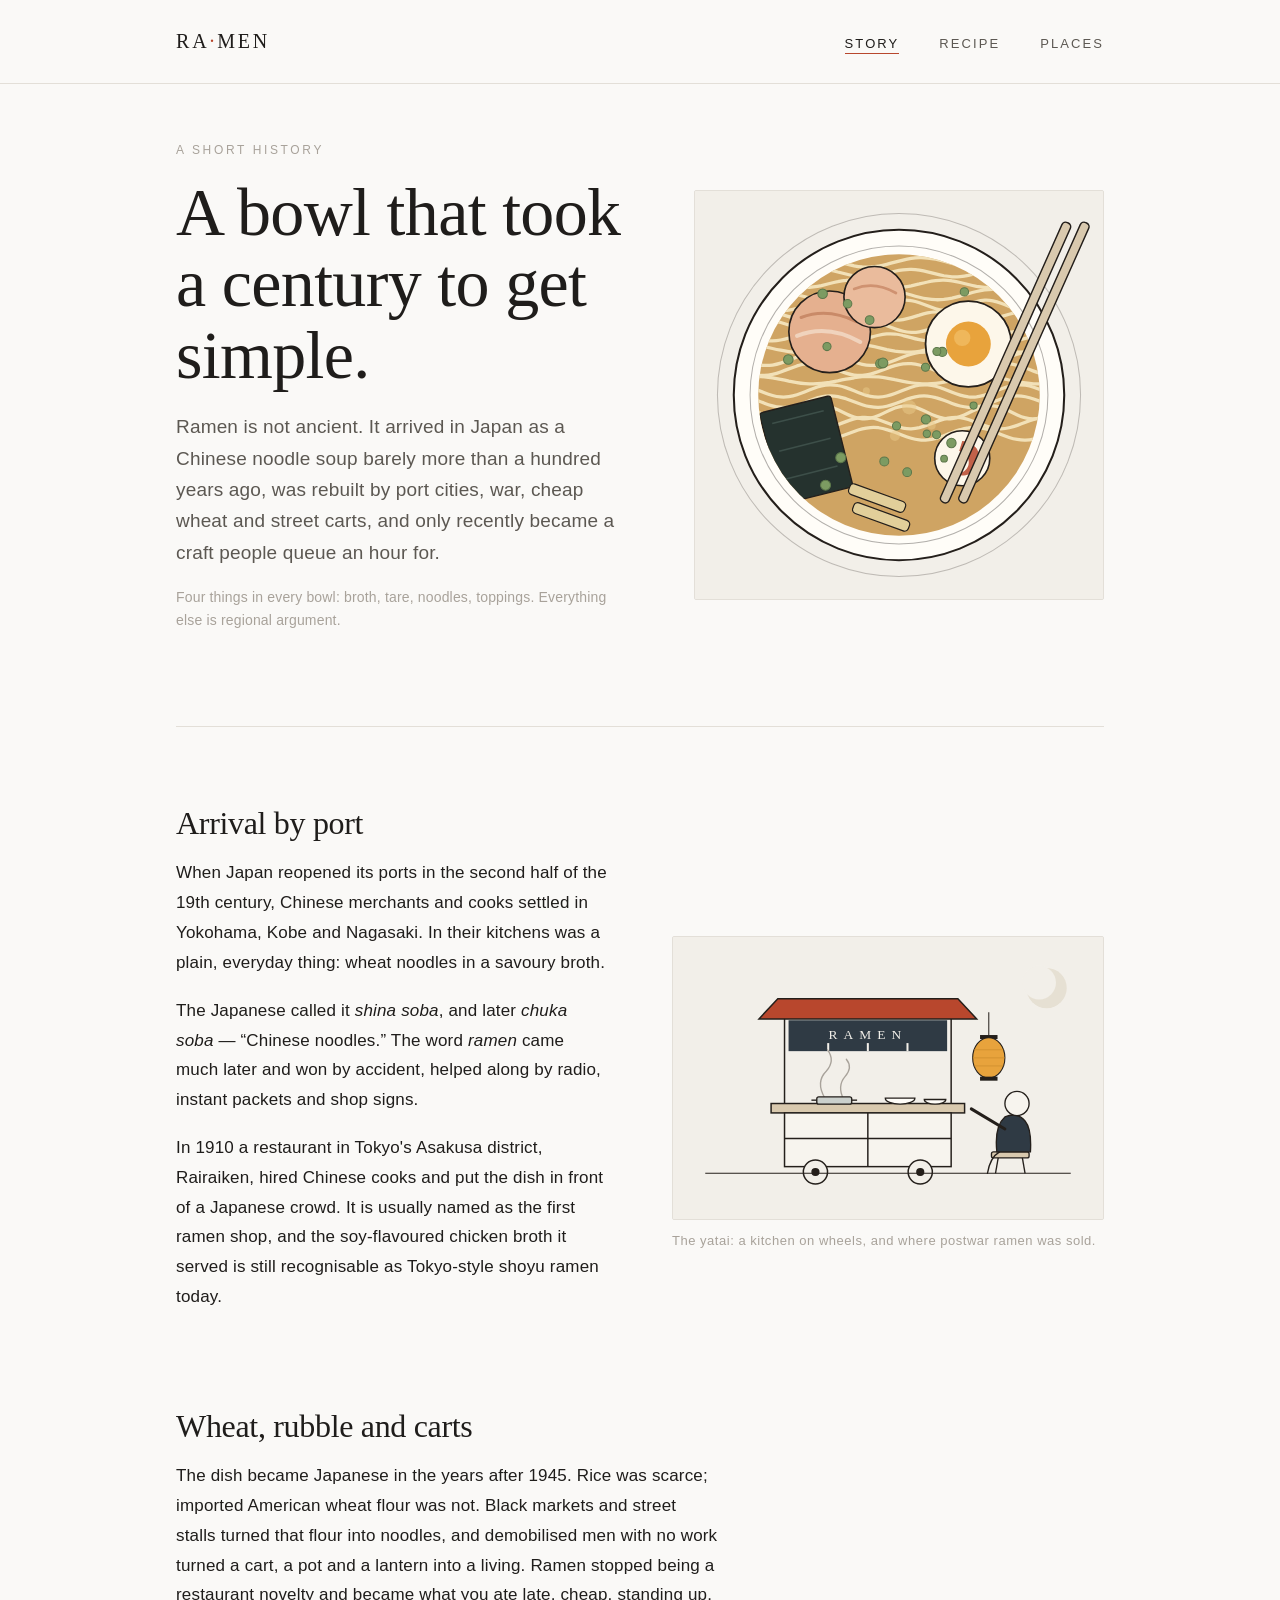
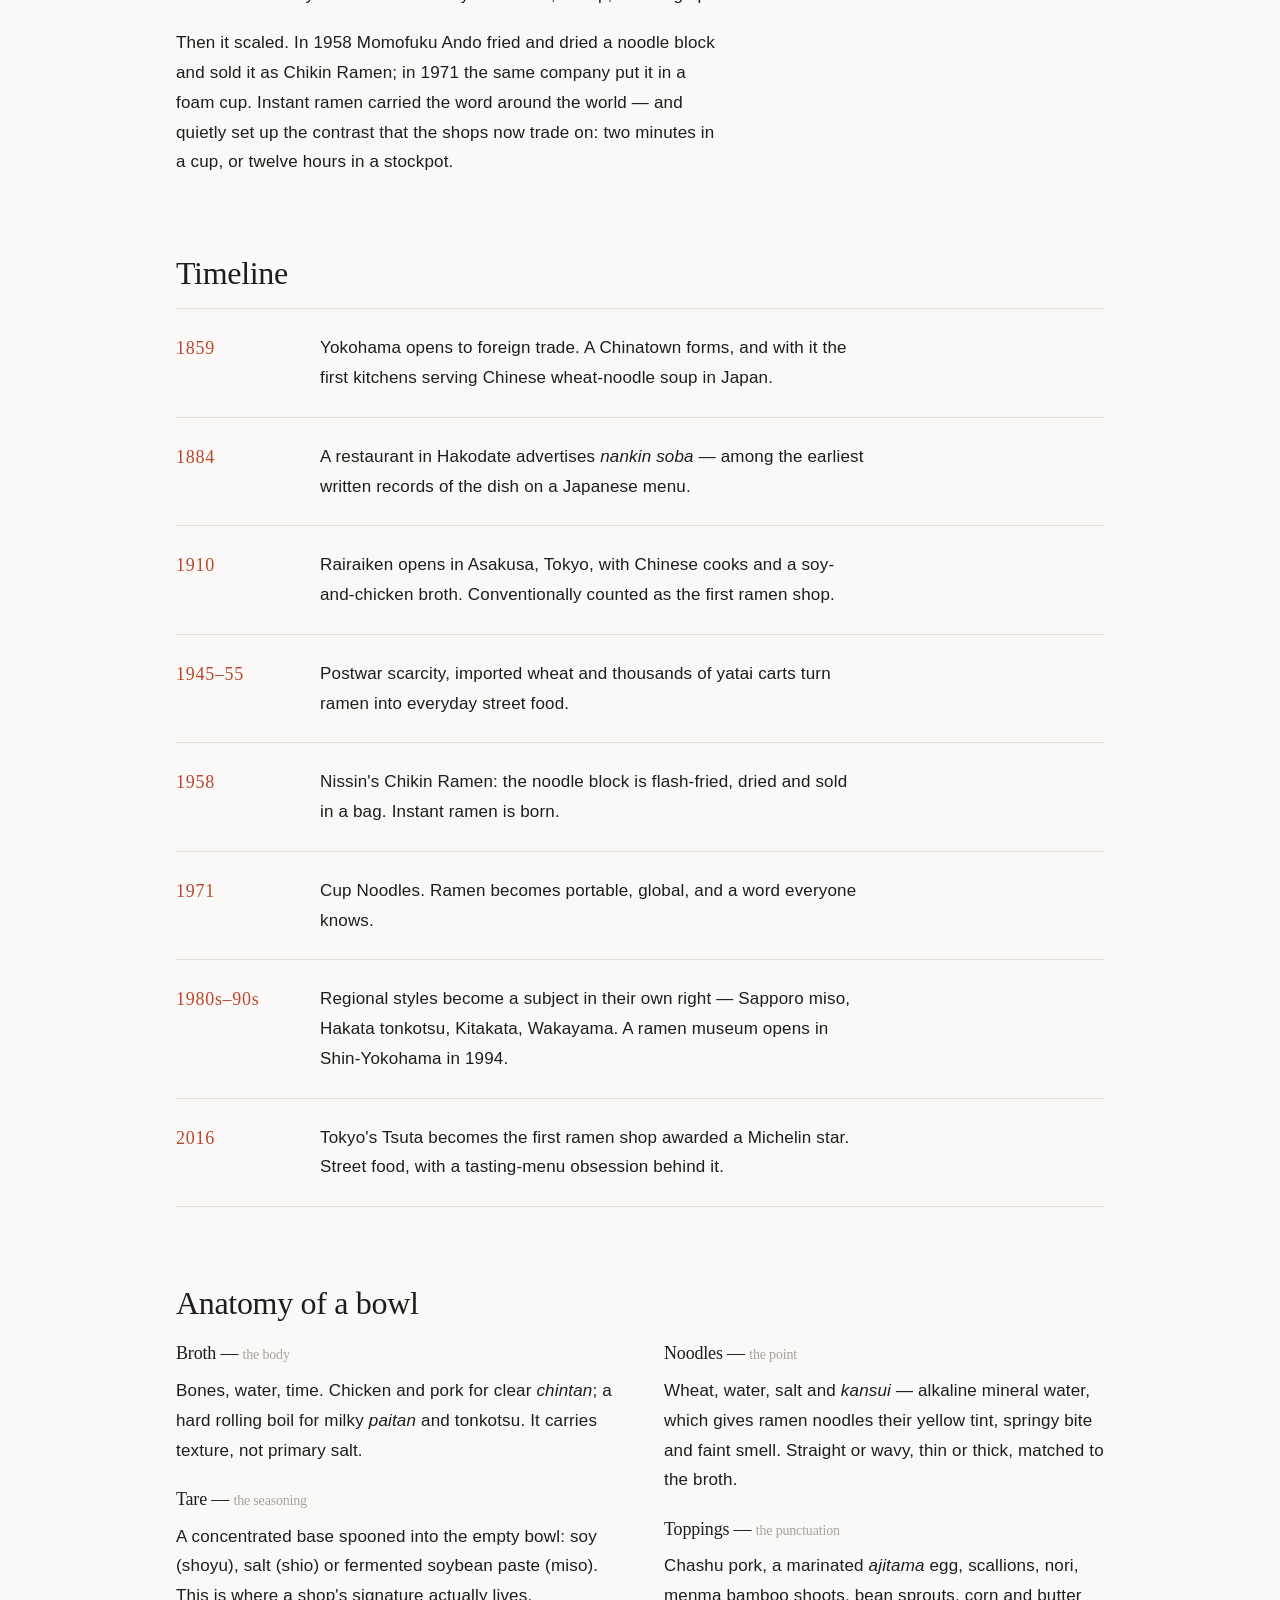
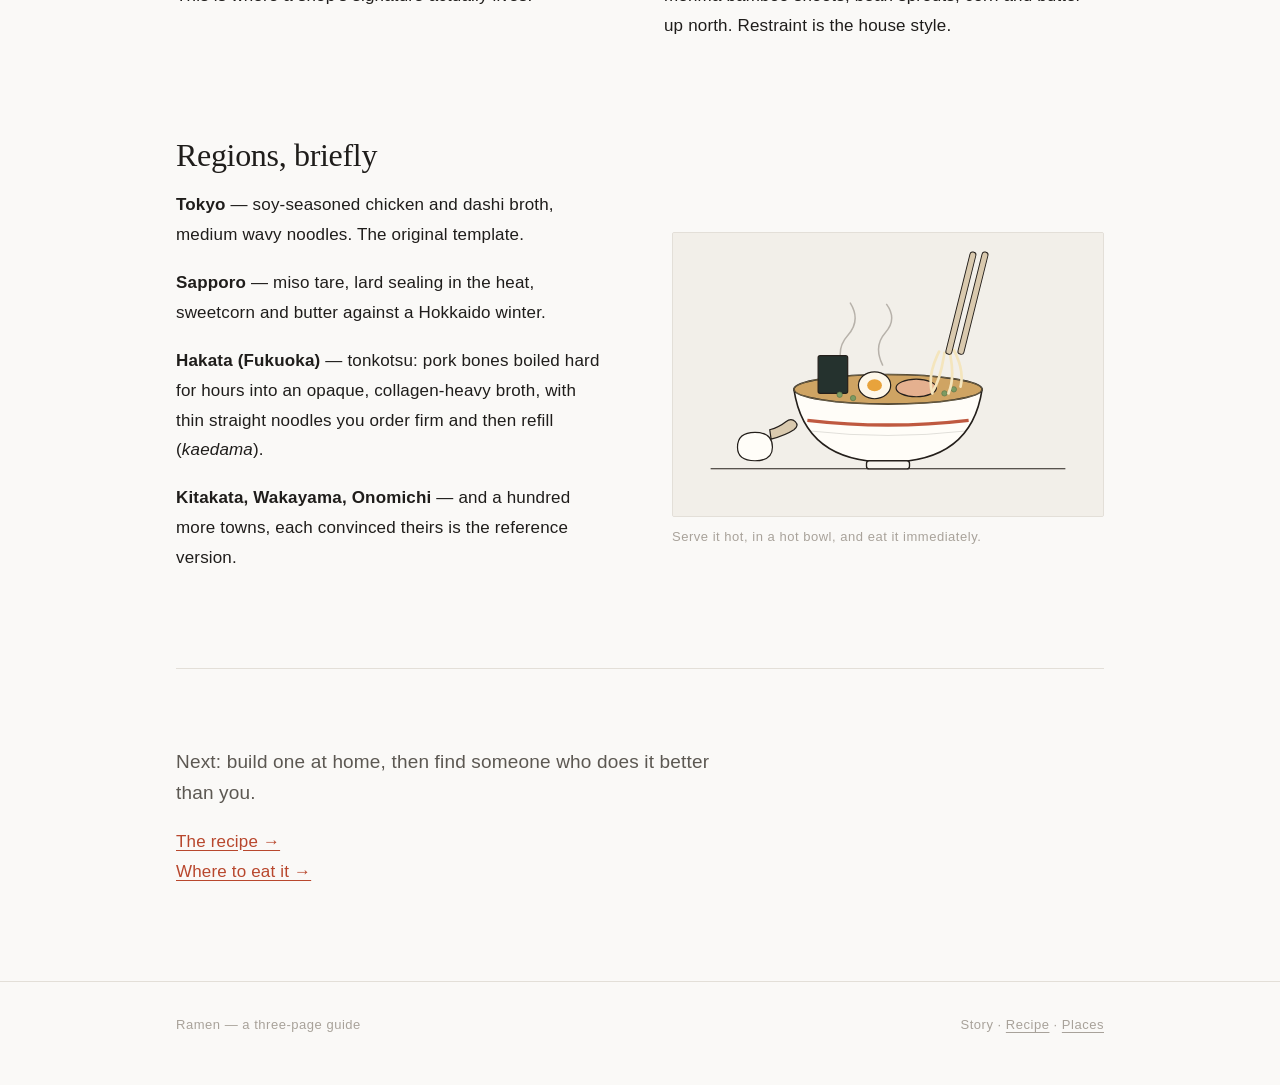
==== index.html @ 358509d7 "Add three-page minimalist ramen site A static site in English, three pages sharing one stylesheet:  " ====
<!DOCTYPE html>
<html lang="en">
<head>
<meta charset="utf-8">
<meta name="viewport" content="width=device-width, initial-scale=1">
<title>Ramen — A Short History</title>
<meta name="description" content="How a Chinese noodle soup became Japan's most obsessed-over dish: a short, minimal history of ramen.">
<link rel="icon" href="images/bowl-top.svg" type="image/svg+xml">
<link rel="stylesheet" href="styles.css">
</head>
<body>

<header class="site-head">
  <div class="wrap">
    <a class="logo" href="index.html">Ra<span>·</span>men</a>
    <nav aria-label="Main">
      <ul>
        <li><a href="index.html" aria-current="page">Story</a></li>
        <li><a href="recipe.html">Recipe</a></li>
        <li><a href="places.html">Places</a></li>
      </ul>
    </nav>
  </div>
</header>

<main>
  <div class="wrap">

    <section class="hero" style="margin-top:0">
      <div>
        <p class="eyebrow">A short history</p>
        <h1>A bowl that took a century to get simple.</h1>
        <p class="lead">Ramen is not ancient. It arrived in Japan as a Chinese noodle soup barely more than a hundred years ago, was rebuilt by port cities, war, cheap wheat and street carts, and only recently became a craft people queue an hour for.</p>
        <p class="note">Four things in every bowl: broth, tare, noodles, toppings. Everything else is regional argument.</p>
      </div>
      <figure class="hero-art">
        <div class="frame"><img src="images/bowl-top.svg" alt="A bowl of ramen seen from above, with noodles, marinated egg, chashu pork, nori and scallions." width="400" height="400"></div>
      </figure>
    </section>

    <hr class="rule">

    <section>
      <h2>Arrival by port</h2>
      <div class="split">
        <div>
          <p>When Japan reopened its ports in the second half of the 19th century, Chinese merchants and cooks settled in Yokohama, Kobe and Nagasaki. In their kitchens was a plain, everyday thing: wheat noodles in a savoury broth.</p>
          <p>The Japanese called it <em>shina soba</em>, and later <em>chuka soba</em> — “Chinese noodles.” The word <em>ramen</em> came much later and won by accident, helped along by radio, instant packets and shop signs.</p>
          <p>In 1910 a restaurant in Tokyo's Asakusa district, Rairaiken, hired Chinese cooks and put the dish in front of a Japanese crowd. It is usually named as the first ramen shop, and the soy-flavoured chicken broth it served is still recognisable as Tokyo-style shoyu ramen today.</p>
        </div>
        <figure>
          <div class="frame"><img src="images/yatai.svg" alt="A yatai — a mobile ramen cart with a paper lantern and a customer eating at the counter." width="640" height="420"></div>
          <figcaption>The yatai: a kitchen on wheels, and where postwar ramen was sold.</figcaption>
        </figure>
      </div>
    </section>

    <section>
      <h2>Wheat, rubble and carts</h2>
      <p>The dish became Japanese in the years after 1945. Rice was scarce; imported American wheat flour was not. Black markets and street stalls turned that flour into noodles, and demobilised men with no work turned a cart, a pot and a lantern into a living. Ramen stopped being a restaurant novelty and became what you ate late, cheap, standing up.</p>
      <p>Then it scaled. In 1958 Momofuku Ando fried and dried a noodle block and sold it as Chikin Ramen; in 1971 the same company put it in a foam cup. Instant ramen carried the word around the world — and quietly set up the contrast that the shops now trade on: two minutes in a cup, or twelve hours in a stockpot.</p>
    </section>

    <section>
      <h2>Timeline</h2>
      <ol class="timeline">
        <li><span class="year">1859</span><p>Yokohama opens to foreign trade. A Chinatown forms, and with it the first kitchens serving Chinese wheat-noodle soup in Japan.</p></li>
        <li><span class="year">1884</span><p>A restaurant in Hakodate advertises <em>nankin soba</em> — among the earliest written records of the dish on a Japanese menu.</p></li>
        <li><span class="year">1910</span><p>Rairaiken opens in Asakusa, Tokyo, with Chinese cooks and a soy-and-chicken broth. Conventionally counted as the first ramen shop.</p></li>
        <li><span class="year">1945–55</span><p>Postwar scarcity, imported wheat and thousands of yatai carts turn ramen into everyday street food.</p></li>
        <li><span class="year">1958</span><p>Nissin's Chikin Ramen: the noodle block is flash-fried, dried and sold in a bag. Instant ramen is born.</p></li>
        <li><span class="year">1971</span><p>Cup Noodles. Ramen becomes portable, global, and a word everyone knows.</p></li>
        <li><span class="year">1980s–90s</span><p>Regional styles become a subject in their own right — Sapporo miso, Hakata tonkotsu, Kitakata, Wakayama. A ramen museum opens in Shin-Yokohama in 1994.</p></li>
        <li><span class="year">2016</span><p>Tokyo's Tsuta becomes the first ramen shop awarded a Michelin star. Street food, with a tasting-menu obsession behind it.</p></li>
      </ol>
    </section>

    <section>
      <h2>Anatomy of a bowl</h2>
      <div class="cols-2">
        <div>
          <h3>Broth — <span class="note">the body</span></h3>
          <p>Bones, water, time. Chicken and pork for clear <em>chintan</em>; a hard rolling boil for milky <em>paitan</em> and tonkotsu. It carries texture, not primary salt.</p>
          <h3>Tare — <span class="note">the seasoning</span></h3>
          <p>A concentrated base spooned into the empty bowl: soy (shoyu), salt (shio) or fermented soybean paste (miso). This is where a shop's signature actually lives.</p>
        </div>
        <div>
          <h3>Noodles — <span class="note">the point</span></h3>
          <p>Wheat, water, salt and <em>kansui</em> — alkaline mineral water, which gives ramen noodles their yellow tint, springy bite and faint smell. Straight or wavy, thin or thick, matched to the broth.</p>
          <h3>Toppings — <span class="note">the punctuation</span></h3>
          <p>Chashu pork, a marinated <em>ajitama</em> egg, scallions, nori, menma bamboo shoots, bean sprouts, corn and butter up north. Restraint is the house style.</p>
        </div>
      </div>
    </section>

    <section>
      <h2>Regions, briefly</h2>
      <div class="split reverse">
        <figure>
          <div class="frame"><img src="images/bowl-side.svg" alt="A steaming bowl of ramen in side view, with chopsticks lifting a tangle of noodles." width="640" height="420"></div>
          <figcaption>Serve it hot, in a hot bowl, and eat it immediately.</figcaption>
        </figure>
        <div>
          <p><strong>Tokyo</strong> — soy-seasoned chicken and dashi broth, medium wavy noodles. The original template.</p>
          <p><strong>Sapporo</strong> — miso tare, lard sealing in the heat, sweetcorn and butter against a Hokkaido winter.</p>
          <p><strong>Hakata (Fukuoka)</strong> — tonkotsu: pork bones boiled hard for hours into an opaque, collagen-heavy broth, with thin straight noodles you order firm and then refill (<em>kaedama</em>).</p>
          <p><strong>Kitakata, Wakayama, Onomichi</strong> — and a hundred more towns, each convinced theirs is the reference version.</p>
        </div>
      </div>
    </section>

    <hr class="rule">

    <section>
      <p class="lead">Next: build one at home, then find someone who does it better than you.</p>
      <p><a href="recipe.html">The recipe →</a><br><a href="places.html">Where to eat it →</a></p>
    </section>

  </div>
</main>

<footer class="site-foot">
  <div class="wrap">
    <span>Ramen — a three-page guide</span>
    <span>Story · <a href="recipe.html">Recipe</a> · <a href="places.html">Places</a></span>
  </div>
</footer>

</body>
</html>
---- styles.css ----
/* ===========================================================
   Ramen — shared minimalist stylesheet
   =========================================================== */

:root {
  --paper:      #faf9f7;
  --paper-warm: #f2efe9;
  --ink:        #1f1d1b;
  --ink-soft:   #5c5852;
  --ink-faint:  #a8a29a;
  --rule:       #e3dfd8;
  --accent:     #b8472d;

  --serif: "Iowan Old Style", "Palatino Linotype", Palatino, Georgia, serif;
  --sans:  ui-sans-serif, -apple-system, "Segoe UI", Helvetica, Arial, sans-serif;

  --measure: 34rem;
  --page:    64rem;
  --gap:     clamp(2.5rem, 6vw, 5.5rem);
}

*, *::before, *::after { box-sizing: border-box; }

html { -webkit-text-size-adjust: 100%; }

body {
  margin: 0;
  background: var(--paper);
  color: var(--ink);
  font-family: var(--sans);
  font-size: 1.0625rem;
  line-height: 1.75;
  font-weight: 400;
  letter-spacing: 0.01em;
}

/* ---------- layout ---------- */

.wrap {
  width: 100%;
  max-width: var(--page);
  margin: 0 auto;
  padding: 0 clamp(1.25rem, 5vw, 3rem);
}

main { padding-bottom: var(--gap); }

section { margin-top: var(--gap); }

/* ---------- header / nav ---------- */

.site-head {
  border-bottom: 1px solid var(--rule);
  background: var(--paper);
}

.site-head .wrap {
  display: flex;
  flex-wrap: wrap;
  align-items: baseline;
  justify-content: space-between;
  gap: 0.75rem 2rem;
  padding-top: 1.5rem;
  padding-bottom: 1.5rem;
}

.logo {
  font-family: var(--serif);
  font-size: 1.25rem;
  letter-spacing: 0.14em;
  text-transform: uppercase;
  text-decoration: none;
  color: var(--ink);
}

.logo span { color: var(--accent); }

nav ul {
  display: flex;
  gap: clamp(1.25rem, 4vw, 2.5rem);
  margin: 0;
  padding: 0;
  list-style: none;
}

nav a {
  color: var(--ink-soft);
  text-decoration: none;
  font-size: 0.8125rem;
  letter-spacing: 0.16em;
  text-transform: uppercase;
  padding-bottom: 2px;
  border-bottom: 1px solid transparent;
  transition: color 0.2s ease, border-color 0.2s ease;
}

nav a:hover { color: var(--ink); border-bottom-color: var(--ink); }

nav a[aria-current="page"] { color: var(--ink); border-bottom-color: var(--accent); }

/* ---------- type ---------- */

h1, h2, h3 {
  font-family: var(--serif);
  font-weight: 400;
  letter-spacing: -0.01em;
  color: var(--ink);
}

h1 {
  font-size: clamp(2.5rem, 7vw, 4.25rem);
  line-height: 1.05;
  margin: 0 0 1.25rem;
}

h2 {
  font-size: clamp(1.5rem, 3.4vw, 2rem);
  line-height: 1.2;
  margin: 0 0 1rem;
}

h3 {
  font-size: 1.125rem;
  margin: 0 0 0.4rem;
}

p { margin: 0 0 1.15rem; max-width: var(--measure); }

a { color: var(--accent); text-underline-offset: 3px; }

.eyebrow {
  font-family: var(--sans);
  font-size: 0.75rem;
  letter-spacing: 0.22em;
  text-transform: uppercase;
  color: var(--ink-faint);
  margin: 0 0 1rem;
}

.lead {
  font-size: 1.1875rem;
  line-height: 1.65;
  color: var(--ink-soft);
}

.note {
  font-size: 0.875rem;
  color: var(--ink-faint);
  line-height: 1.6;
}

/* ---------- hero ---------- */

.hero {
  display: grid;
  grid-template-columns: 1.05fr 0.95fr;
  align-items: center;
  gap: clamp(2rem, 5vw, 4rem);
  padding: clamp(2rem, 5vw, 3.5rem) 0 0;
}

.hero-art { margin: 0; }

/* ---------- figures / images ---------- */

figure { margin: 0; }

img { display: block; width: 100%; height: auto; }

.frame {
  background: var(--paper-warm);
  border: 1px solid var(--rule);
  border-radius: 2px;
  overflow: hidden;
}

figcaption {
  margin-top: 0.6rem;
  font-size: 0.8125rem;
  letter-spacing: 0.04em;
  color: var(--ink-faint);
}

/* two-column text + image block */
.split {
  display: grid;
  grid-template-columns: 1fr 1fr;
  align-items: center;
  gap: clamp(2rem, 5vw, 4rem);
}

.split.reverse > :first-child { order: 2; }

/* ---------- rules & small type ---------- */

.rule { border: 0; border-top: 1px solid var(--rule); margin: var(--gap) 0 0; }

/* ---------- timeline (history page) ---------- */

.timeline { list-style: none; margin: 0; padding: 0; }

.timeline > li {
  display: grid;
  grid-template-columns: 6.5rem 1fr;
  gap: clamp(1rem, 4vw, 2.5rem);
  padding: 1.5rem 0;
  border-top: 1px solid var(--rule);
}

.timeline > li:last-child { border-bottom: 1px solid var(--rule); }

.timeline .year {
  font-family: var(--serif);
  font-size: 1.125rem;
  color: var(--accent);
  letter-spacing: 0.04em;
}

.timeline p { margin: 0; }

/* ---------- recipe ---------- */

.meta {
  display: flex;
  flex-wrap: wrap;
  gap: 0 clamp(1.5rem, 5vw, 3.5rem);
  margin: 0;
  padding: 1.25rem 0;
  border-top: 1px solid var(--rule);
  border-bottom: 1px solid var(--rule);
}

.meta div { min-width: 7rem; }

.meta dt {
  font-size: 0.6875rem;
  letter-spacing: 0.2em;
  text-transform: uppercase;
  color: var(--ink-faint);
}

.meta dd {
  margin: 0.25rem 0 0;
  font-family: var(--serif);
  font-size: 1.0625rem;
}

.cols-2 {
  display: grid;
  grid-template-columns: repeat(2, minmax(0, 1fr));
  gap: clamp(1.5rem, 4vw, 3rem);
}

.ingredients { list-style: none; margin: 0; padding: 0; }

.ingredients li {
  display: flex;
  justify-content: space-between;
  gap: 1rem;
  padding: 0.5rem 0;
  border-bottom: 1px solid var(--rule);
  font-size: 0.9375rem;
}

.ingredients .qty { color: var(--ink-faint); white-space: nowrap; }

.steps { list-style: none; margin: 0; padding: 0; counter-reset: step; }

.steps > li {
  counter-increment: step;
  position: relative;
  padding: 0 0 1.5rem 3.25rem;
  max-width: calc(var(--measure) + 3.25rem);
}

.steps > li::before {
  content: counter(step, decimal-leading-zero);
  position: absolute;
  left: 0;
  top: 0.15rem;
  font-family: var(--serif);
  font-size: 0.9375rem;
  color: var(--accent);
  letter-spacing: 0.08em;
}

.steps h3 { margin-bottom: 0.25rem; }

.steps p { margin: 0; }

/* ---------- places ---------- */

.places { list-style: none; margin: 0; padding: 0; }

.place {
  display: grid;
  grid-template-columns: 13rem 1fr;
  gap: clamp(1.5rem, 4vw, 3rem);
  padding: 2rem 0;
  border-top: 1px solid var(--rule);
}

.places .place:last-child { border-bottom: 1px solid var(--rule); }

.place-head {
  display: flex;
  flex-wrap: wrap;
  align-items: baseline;
  gap: 0.5rem 1rem;
  margin-bottom: 0.5rem;
}

.place-head h3 { margin: 0; }

.tag {
  font-size: 0.6875rem;
  letter-spacing: 0.16em;
  text-transform: uppercase;
  color: var(--ink-faint);
  border: 1px solid var(--rule);
  border-radius: 999px;
  padding: 0.15rem 0.6rem;
}

.place p { margin: 0 0 0.6rem; }

/* ---------- footer ---------- */

.site-foot {
  border-top: 1px solid var(--rule);
  padding: 2rem 0 3rem;
  color: var(--ink-faint);
  font-size: 0.8125rem;
  letter-spacing: 0.04em;
}

.site-foot .wrap {
  display: flex;
  flex-wrap: wrap;
  justify-content: space-between;
  gap: 0.5rem 2rem;
}

.site-foot a { color: var(--ink-faint); }

/* ---------- responsive ---------- */

@media (max-width: 720px) {
  .hero,
  .split,
  .cols-2 { grid-template-columns: 1fr; }

  .hero { padding-top: 2.5rem; }

  .split.reverse > :first-child { order: 0; }

  .timeline > li,
  .place { grid-template-columns: 1fr; gap: 1rem; }

  .site-head .wrap { padding-top: 1.1rem; padding-bottom: 1.1rem; }
}

/* ---------- dark mode ---------- */

@media (prefers-color-scheme: dark) {
  :root:not([data-theme="light"]) {
    --paper:      #161513;
    --paper-warm: #1e1d1a;
    --ink:        #f2efe9;
    --ink-soft:   #b7b1a7;
    --ink-faint:  #7d776e;
    --rule:       #302e2a;
    --accent:     #e0745a;
  }
}

:root[data-theme="dark"] {
  --paper:      #161513;
  --paper-warm: #1e1d1a;
  --ink:        #f2efe9;
  --ink-soft:   #b7b1a7;
  --ink-faint:  #7d776e;
  --rule:       #302e2a;
  --accent:     #e0745a;
}

@media print {
  .site-head nav, .site-foot { display: none; }
  body { background: #fff; color: #000; }
}
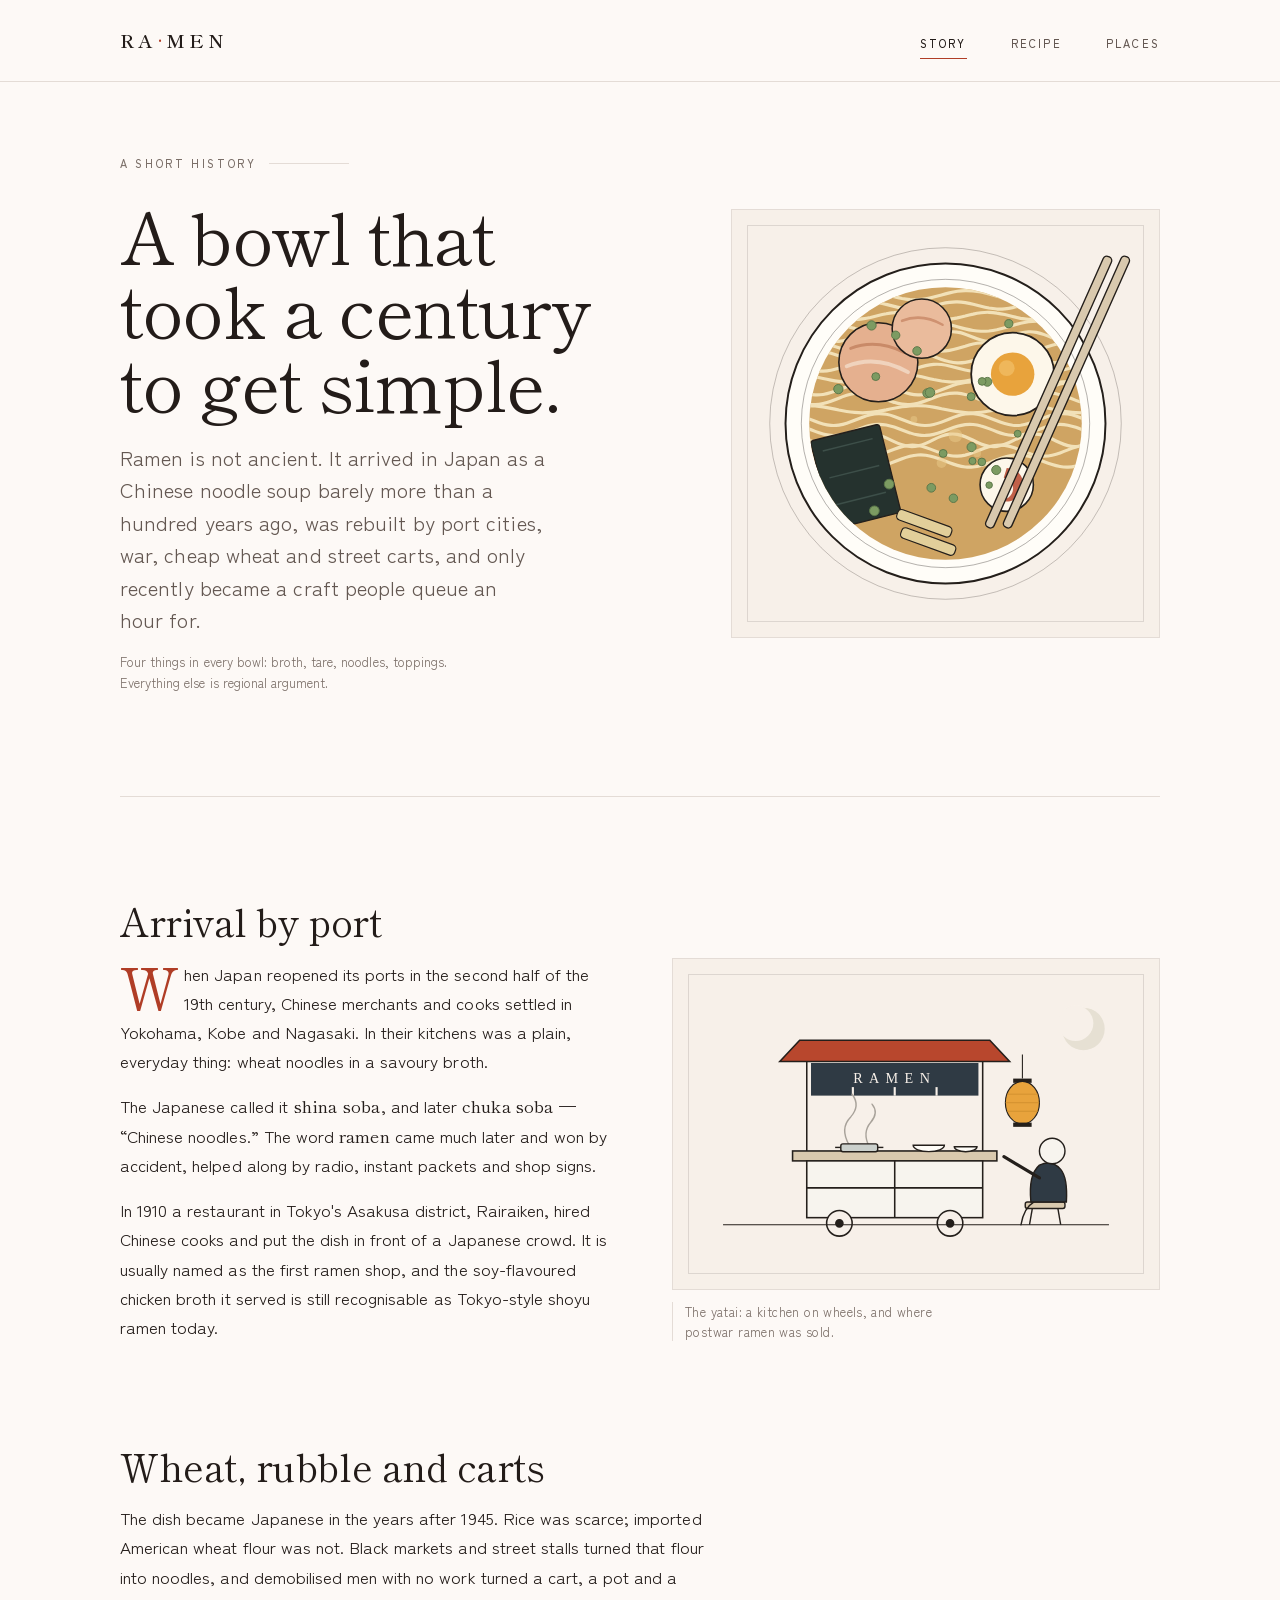
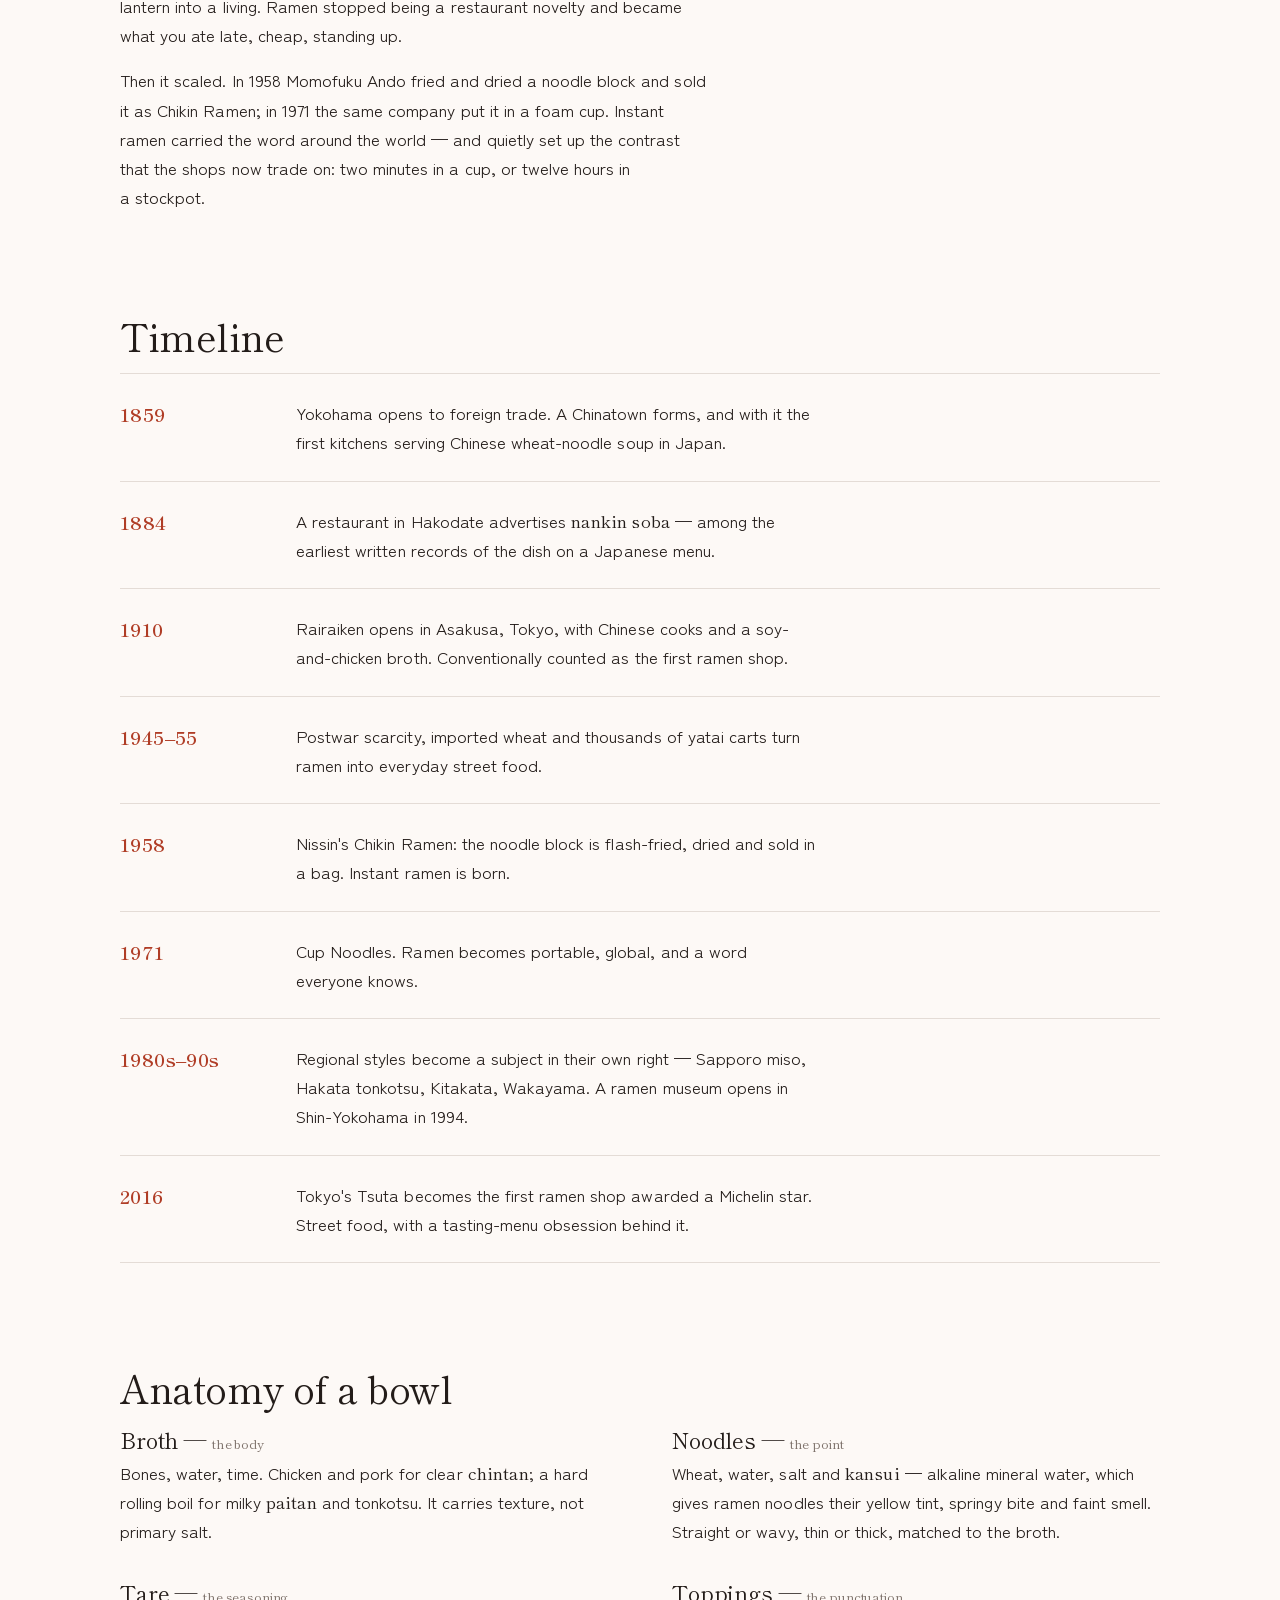
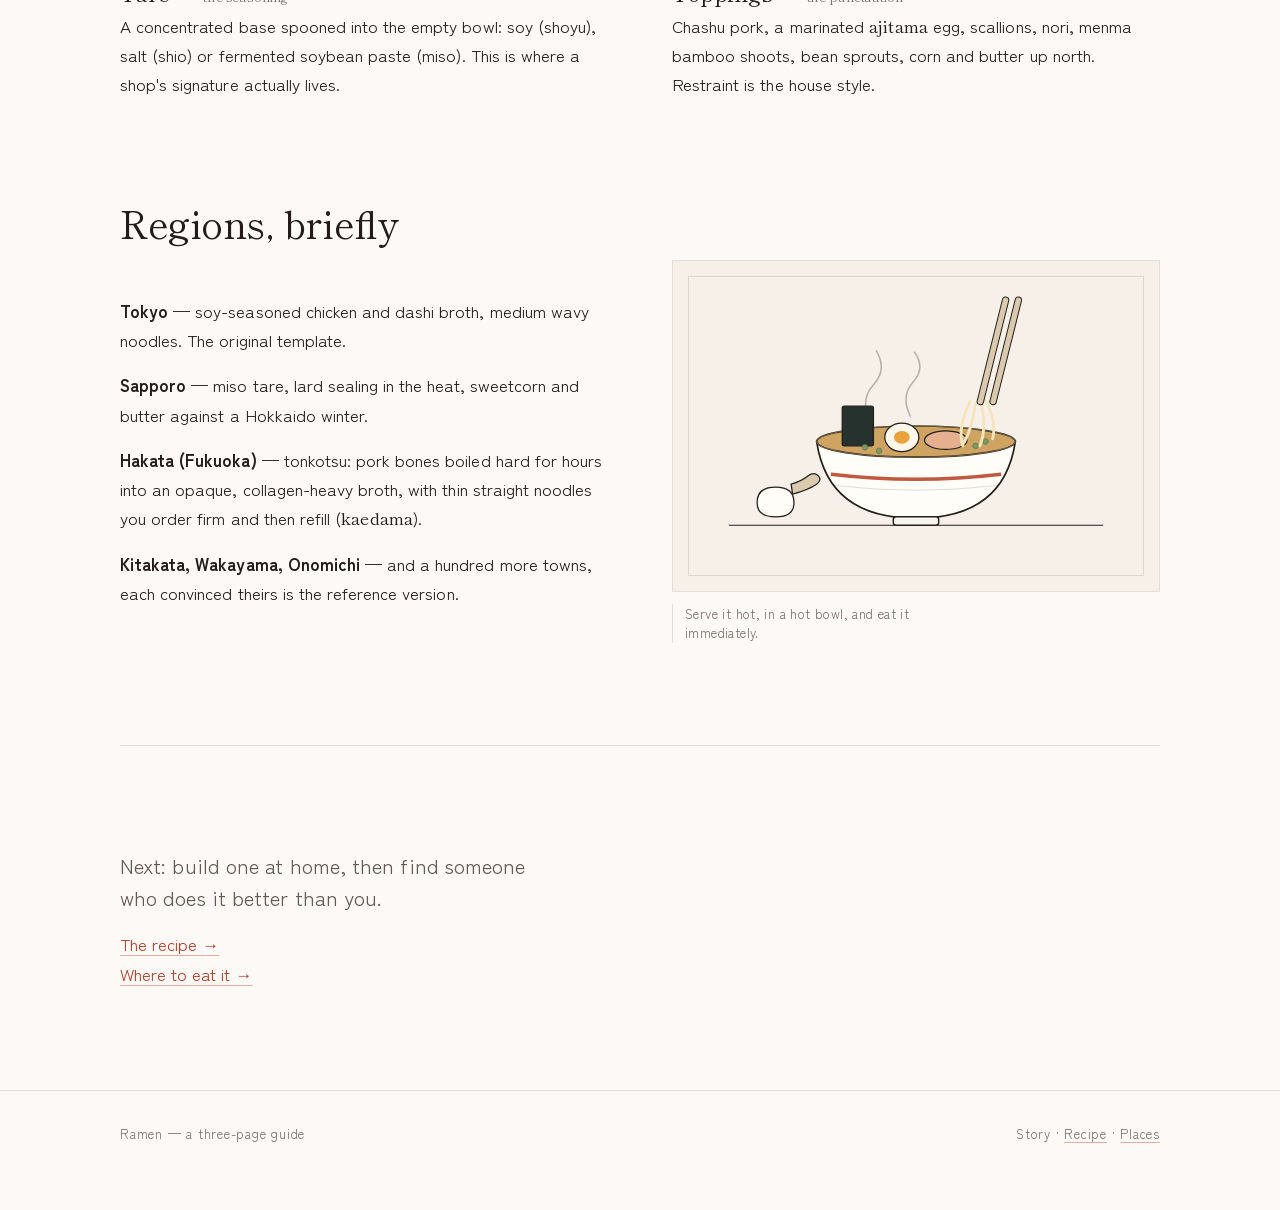
==== commit 210acce4: "Refine the visual design: type, colour, spacing, detail Same layout and content, raised to a print-e" ====
--- a/index.html
+++ b/index.html
@@ -6,6 +6,9 @@
 <title>Ramen — A Short History</title>
 <meta name="description" content="How a Chinese noodle soup became Japan's most obsessed-over dish: a short, minimal history of ramen.">
 <link rel="icon" href="images/bowl-top.svg" type="image/svg+xml">
+<meta name="theme-color" content="#fdf9f6" media="(prefers-color-scheme: light)">
+<meta name="theme-color" content="#17110f" media="(prefers-color-scheme: dark)">
+<link rel="stylesheet" href="fonts.css">
 <link rel="stylesheet" href="styles.css">
 </head>
 <body>
@@ -26,7 +29,7 @@
 <main>
   <div class="wrap">
 
-    <section class="hero" style="margin-top:0">
+    <section class="hero">
       <div>
         <p class="eyebrow">A short history</p>
         <h1>A bowl that took a century to get simple.</h1>
@@ -44,7 +47,7 @@
       <h2>Arrival by port</h2>
       <div class="split">
         <div>
-          <p>When Japan reopened its ports in the second half of the 19th century, Chinese merchants and cooks settled in Yokohama, Kobe and Nagasaki. In their kitchens was a plain, everyday thing: wheat noodles in a savoury broth.</p>
+          <p class="dropcap">When Japan reopened its ports in the second half of the 19th century, Chinese merchants and cooks settled in Yokohama, Kobe and Nagasaki. In their kitchens was a plain, everyday thing: wheat noodles in a savoury broth.</p>
           <p>The Japanese called it <em>shina soba</em>, and later <em>chuka soba</em> — “Chinese noodles.” The word <em>ramen</em> came much later and won by accident, helped along by radio, instant packets and shop signs.</p>
           <p>In 1910 a restaurant in Tokyo's Asakusa district, Rairaiken, hired Chinese cooks and put the dish in front of a Japanese crowd. It is usually named as the first ramen shop, and the soy-flavoured chicken broth it served is still recognisable as Tokyo-style shoyu ramen today.</p>
         </div>
--- a/fonts.css
+++ b/fonts.css
@@ -0,0 +1,97 @@
+/* ===========================================================
+   Shippori Mincho (display) and Zen Kaku Gothic New (text),
+   Latin subsets only, embedded as data URIs — no third-party
+   requests, and the faces survive file:// as well as http.
+
+   Generated by tools/build-fonts.py — do not edit by hand.
+   =========================================================== */
+
+@font-face {
+  font-family: "Shippori Mincho";
+  font-style: normal;
+  font-weight: 400;
+  font-display: swap;
+  src: url([data-uri]) format("woff2");
+  unicode-range: U+0000-00FF, U+0131, U+0152-0153, U+02BB-02BC, U+02C6, U+02DA, U+02DC, U+0304, U+0308, U+0329, U+2000-206F, U+20AC, U+2122, U+2191, U+2193, U+2212, U+2215, U+FEFF, U+FFFD;
+}
+
+@font-face {
+  font-family: "Shippori Mincho";
+  font-style: normal;
+  font-weight: 400;
+  font-display: swap;
+  src: url([data-uri]) format("woff2");
+  unicode-range: U+0100-02BA, U+02BD-02C5, U+02C7-02CC, U+02CE-02D7, U+02DD-02FF, U+0304, U+0308, U+0329, U+1D00-1DBF, U+1E00-1E9F, U+1EF2-1EFF, U+2020, U+20A0-20AB, U+20AD-20C0, U+2113, U+2C60-2C7F, U+A720-A7FF;
+}
+
+@font-face {
+  font-family: "Shippori Mincho";
+  font-style: normal;
+  font-weight: 600;
+  font-display: swap;
+  src: url([data-uri]) format("woff2");
+  unicode-range: U+0000-00FF, U+0131, U+0152-0153, U+02BB-02BC, U+02C6, U+02DA, U+02DC, U+0304, U+0308, U+0329, U+2000-206F, U+20AC, U+2122, U+2191, U+2193, U+2212, U+2215, U+FEFF, U+FFFD;
+}
+
+@font-face {
+  font-family: "Shippori Mincho";
+  font-style: normal;
+  font-weight: 600;
+  font-display: swap;
+  src: url([data-uri]) format("woff2");
+  unicode-range: U+0100-02BA, U+02BD-02C5, U+02C7-02CC, U+02CE-02D7, U+02DD-02FF, U+0304, U+0308, U+0329, U+1D00-1DBF, U+1E00-1E9F, U+1EF2-1EFF, U+2020, U+20A0-20AB, U+20AD-20C0, U+2113, U+2C60-2C7F, U+A720-A7FF;
+}
+
+@font-face {
+  font-family: "Zen Kaku Gothic New";
+  font-style: normal;
+  font-weight: 400;
+  font-display: swap;
+  src: url([data-uri]) format("woff2");
+  unicode-range: U+0000-00FF, U+0131, U+0152-0153, U+02BB-02BC, U+02C6, U+02DA, U+02DC, U+0304, U+0308, U+0329, U+2000-206F, U+20AC, U+2122, U+2191, U+2193, U+2212, U+2215, U+FEFF, U+FFFD;
+}
+
+@font-face {
+  font-family: "Zen Kaku Gothic New";
+  font-style: normal;
+  font-weight: 400;
+  font-display: swap;
+  src: url([data-uri]) format("woff2");
+  unicode-range: U+0100-02BA, U+02BD-02C5, U+02C7-02CC, U+02CE-02D7, U+02DD-02FF, U+0304, U+0308, U+0329, U+1D00-1DBF, U+1E00-1E9F, U+1EF2-1EFF, U+2020, U+20A0-20AB, U+20AD-20C0, U+2113, U+2C60-2C7F, U+A720-A7FF;
+}
+
+@font-face {
+  font-family: "Zen Kaku Gothic New";
+  font-style: normal;
+  font-weight: 500;
+  font-display: swap;
+  src: url([data-uri]) format("woff2");
+  unicode-range: U+0000-00FF, U+0131, U+0152-0153, U+02BB-02BC, U+02C6, U+02DA, U+02DC, U+0304, U+0308, U+0329, U+2000-206F, U+20AC, U+2122, U+2191, U+2193, U+2212, U+2215, U+FEFF, U+FFFD;
+}
+
+@font-face {
+  font-family: "Zen Kaku Gothic New";
+  font-style: normal;
+  font-weight: 500;
+  font-display: swap;
+  src: url([data-uri]) format("woff2");
+  unicode-range: U+0100-02BA, U+02BD-02C5, U+02C7-02CC, U+02CE-02D7, U+02DD-02FF, U+0304, U+0308, U+0329, U+1D00-1DBF, U+1E00-1E9F, U+1EF2-1EFF, U+2020, U+20A0-20AB, U+20AD-20C0, U+2113, U+2C60-2C7F, U+A720-A7FF;
+}
+
+@font-face {
+  font-family: "Zen Kaku Gothic New";
+  font-style: normal;
+  font-weight: 700;
+  font-display: swap;
+  src: url([data-uri]) format("woff2");
+  unicode-range: U+0000-00FF, U+0131, U+0152-0153, U+02BB-02BC, U+02C6, U+02DA, U+02DC, U+0304, U+0308, U+0329, U+2000-206F, U+20AC, U+2122, U+2191, U+2193, U+2212, U+2215, U+FEFF, U+FFFD;
+}
+
+@font-face {
+  font-family: "Zen Kaku Gothic New";
+  font-style: normal;
+  font-weight: 700;
+  font-display: swap;
+  src: url([data-uri]) format("woff2");
+  unicode-range: U+0100-02BA, U+02BD-02C5, U+02C7-02CC, U+02CE-02D7, U+02DD-02FF, U+0304, U+0308, U+0329, U+1D00-1DBF, U+1E00-1E9F, U+1EF2-1EFF, U+2020, U+20A0-20AB, U+20AD-20C0, U+2113, U+2C60-2C7F, U+A720-A7FF;
+}
--- a/styles.css
+++ b/styles.css
@@ -1,57 +1,116 @@
 /* ===========================================================
-   Ramen — shared minimalist stylesheet
+   Ramen — shared stylesheet
+
+   Type    Shippori Mincho (display) · Zen Kaku Gothic New (text)
+   Colour  OKLCH; warm paper, warm ink, one vermilion accent,
+           every neutral tinted toward the accent hue
+   Space   4pt scale, semantic names, fluid section rhythm
    =========================================================== */
 
 :root {
-  --paper:      #faf9f7;
-  --paper-warm: #f2efe9;
-  --ink:        #1f1d1b;
-  --ink-soft:   #5c5852;
-  --ink-faint:  #a8a29a;
-  --rule:       #e3dfd8;
-  --accent:     #b8472d;
-
-  --serif: "Iowan Old Style", "Palatino Linotype", Palatino, Georgia, serif;
-  --sans:  ui-sans-serif, -apple-system, "Segoe UI", Helvetica, Arial, sans-serif;
-
-  --measure: 34rem;
-  --page:    64rem;
-  --gap:     clamp(2.5rem, 6vw, 5.5rem);
+  /* ---- colour ------------------------------------------------ */
+  --paper:       oklch(0.985 0.006 62);
+  --paper-warm:  oklch(0.958 0.012 62);
+  --paper-deep:  oklch(0.936 0.016 60);
+  --ink:         oklch(0.235 0.012 48);
+  --ink-soft:    oklch(0.470 0.018 50);
+  --ink-faint:   oklch(0.550 0.018 52);
+  --rule:        oklch(0.900 0.012 58);
+  --rule-strong: oklch(0.840 0.014 58);
+  --accent:      oklch(0.520 0.155 33);
+  --accent-deep: oklch(0.430 0.140 32);
+
+  --hairline: color-mix(in oklab, var(--ink) 12%, transparent);
+
+  /* ---- type -------------------------------------------------- */
+  --display: "Shippori Mincho", "Iowan Old Style", Palatino, Georgia, serif;
+  --text:    "Zen Kaku Gothic New", ui-sans-serif, -apple-system, "Segoe UI", Helvetica, sans-serif;
+
+  --step-h1:   clamp(2.75rem, 6.2vw, 4.5rem);
+  --step-h2:   clamp(1.875rem, 3.4vw, 2.375rem);
+  --step-h3:   1.375rem;
+  --step-lead: clamp(1.1875rem, 1.6vw, 1.3125rem);
+  --step-body: 1.0625rem;
+  --step-note: 0.8125rem;
+  --step-label: 0.6875rem;
+
+  --measure: 66ch;
+  --measure-narrow: 52ch;
+
+  /* ---- space (4pt) ------------------------------------------- */
+  --space-2xs: 0.25rem;
+  --space-xs:  0.5rem;
+  --space-sm:  0.75rem;
+  --space-md:  1rem;
+  --space-lg:  1.5rem;
+  --space-xl:  2rem;
+  --space-2xl: 3rem;
+  --space-3xl: 4rem;
+  --space-4xl: 6rem;
+
+  --section:  clamp(3.5rem, 8vw, 6.5rem);
+  --page:     72rem;
+  --gutter:   clamp(1.25rem, 5vw, 3.5rem);
+  --col-gap:  clamp(2rem, 5vw, 4.5rem);
+
+  /* ---- motion ------------------------------------------------ */
+  --ease-out: cubic-bezier(0.16, 1, 0.3, 1);
+  --fast: 160ms;
+  --slow: 640ms;
+
+  color-scheme: light;
 }
 
 *, *::before, *::after { box-sizing: border-box; }
 
-html { -webkit-text-size-adjust: 100%; }
+html {
+  -webkit-text-size-adjust: 100%;
+  scroll-behavior: smooth;
+}
 
 body {
   margin: 0;
   background: var(--paper);
   color: var(--ink);
-  font-family: var(--sans);
-  font-size: 1.0625rem;
-  line-height: 1.75;
+  font-family: var(--text);
+  font-size: var(--step-body);
+  line-height: 1.72;
   font-weight: 400;
-  letter-spacing: 0.01em;
-}
-
-/* ---------- layout ---------- */
+  letter-spacing: 0.002em;
+  font-feature-settings: "kern" 1, "liga" 1;
+  -webkit-font-smoothing: antialiased;
+  text-rendering: optimizeLegibility;
+}
+
+::selection { background: color-mix(in oklab, var(--accent) 22%, transparent); }
+
+:focus-visible {
+  outline: 2px solid var(--accent);
+  outline-offset: 3px;
+}
+
+/* ---------- layout ------------------------------------------- */
 
 .wrap {
   width: 100%;
   max-width: var(--page);
-  margin: 0 auto;
-  padding: 0 clamp(1.25rem, 5vw, 3rem);
-}
-
-main { padding-bottom: var(--gap); }
-
-section { margin-top: var(--gap); }
-
-/* ---------- header / nav ---------- */
+  margin-inline: auto;
+  padding-inline: var(--gutter);
+}
+
+main { padding-bottom: var(--section); }
+
+section { margin-top: var(--section); }
+
+/* ---------- header ------------------------------------------- */
 
 .site-head {
+  position: sticky;
+  top: 0;
+  z-index: 10;
+  background: color-mix(in oklab, var(--paper) 88%, transparent);
+  backdrop-filter: blur(10px);
   border-bottom: 1px solid var(--rule);
-  background: var(--paper);
 }
 
 .site-head .wrap {
@@ -59,15 +118,15 @@
   flex-wrap: wrap;
   align-items: baseline;
   justify-content: space-between;
-  gap: 0.75rem 2rem;
-  padding-top: 1.5rem;
-  padding-bottom: 1.5rem;
+  gap: var(--space-sm) var(--space-xl);
+  padding-block: var(--space-lg);
 }
 
 .logo {
-  font-family: var(--serif);
-  font-size: 1.25rem;
-  letter-spacing: 0.14em;
+  font-family: var(--display);
+  font-size: 1.1875rem;
+  font-weight: 600;
+  letter-spacing: 0.2em;
   text-transform: uppercase;
   text-decoration: none;
   color: var(--ink);
@@ -77,91 +136,172 @@
 
 nav ul {
   display: flex;
-  gap: clamp(1.25rem, 4vw, 2.5rem);
+  gap: clamp(1.25rem, 4vw, 2.75rem);
   margin: 0;
   padding: 0;
   list-style: none;
 }
 
 nav a {
+  position: relative;
+  display: inline-block;
   color: var(--ink-soft);
   text-decoration: none;
-  font-size: 0.8125rem;
-  letter-spacing: 0.16em;
+  font-size: var(--step-label);
+  font-weight: 500;
+  letter-spacing: 0.2em;
   text-transform: uppercase;
-  padding-bottom: 2px;
-  border-bottom: 1px solid transparent;
-  transition: color 0.2s ease, border-color 0.2s ease;
-}
-
-nav a:hover { color: var(--ink); border-bottom-color: var(--ink); }
-
-nav a[aria-current="page"] { color: var(--ink); border-bottom-color: var(--accent); }
-
-/* ---------- type ---------- */
+  padding-block: var(--space-2xs);
+  transition: color var(--fast) ease;
+}
+
+nav a::after {
+  content: "";
+  position: absolute;
+  left: 0;
+  right: 0;
+  bottom: -2px;
+  height: 1px;
+  background: currentColor;
+  transform: scaleX(0);
+  transform-origin: left;
+  transition: transform var(--slow) var(--ease-out);
+}
+
+nav a:hover { color: var(--ink); }
+nav a:hover::after { transform: scaleX(1); }
+
+nav a[aria-current="page"] { color: var(--ink); }
+
+nav a[aria-current="page"]::after {
+  background: var(--accent);
+  transform: scaleX(1);
+}
+
+/* ---------- headings ----------------------------------------- */
 
 h1, h2, h3 {
-  font-family: var(--serif);
+  font-family: var(--display);
   font-weight: 400;
-  letter-spacing: -0.01em;
   color: var(--ink);
+  text-wrap: balance;
 }
 
 h1 {
-  font-size: clamp(2.5rem, 7vw, 4.25rem);
-  line-height: 1.05;
-  margin: 0 0 1.25rem;
+  font-size: var(--step-h1);
+  line-height: 1.02;
+  letter-spacing: -0.018em;
+  margin: 0 0 var(--space-lg);
+  max-width: 22ch;
 }
 
 h2 {
-  font-size: clamp(1.5rem, 3.4vw, 2rem);
-  line-height: 1.2;
-  margin: 0 0 1rem;
+  font-size: var(--step-h2);
+  line-height: 1.14;
+  letter-spacing: -0.012em;
+  margin: 0 0 var(--space-md);
+  max-width: 28ch;
 }
 
 h3 {
-  font-size: 1.125rem;
-  margin: 0 0 0.4rem;
-}
-
-p { margin: 0 0 1.15rem; max-width: var(--measure); }
-
-a { color: var(--accent); text-underline-offset: 3px; }
+  font-size: var(--step-h3);
+  line-height: 1.32;
+  letter-spacing: -0.006em;
+  margin: 0 0 var(--space-2xs);
+}
+
+p {
+  margin: 0 0 var(--space-md);
+  max-width: var(--measure);
+  text-wrap: pretty;
+}
+
+p:last-child { margin-bottom: 0; }
+
+a {
+  color: var(--accent);
+  text-decoration-thickness: 1px;
+  text-underline-offset: 0.22em;
+  text-decoration-color: color-mix(in oklab, var(--accent) 40%, transparent);
+  transition: color var(--fast) ease, text-decoration-color var(--fast) ease;
+}
+
+a:hover {
+  color: var(--accent-deep);
+  text-decoration-color: currentColor;
+}
+
+em {
+  /* neither face ships an italic — mark emphasis by voice, not slant */
+  font-family: var(--display);
+  font-style: normal;
+  letter-spacing: 0.01em;
+}
+
+strong { font-weight: 700; }
+
+/* ---------- small type --------------------------------------- */
 
 .eyebrow {
-  font-family: var(--sans);
-  font-size: 0.75rem;
-  letter-spacing: 0.22em;
+  display: flex;
+  align-items: center;
+  gap: var(--space-sm);
+  font-family: var(--text);
+  font-size: var(--step-label);
+  font-weight: 500;
+  letter-spacing: 0.24em;
   text-transform: uppercase;
   color: var(--ink-faint);
-  margin: 0 0 1rem;
+  margin: 0 0 var(--space-lg);
+  max-width: none;
+}
+
+.eyebrow::after {
+  content: "";
+  flex: 1;
+  height: 1px;
+  background: var(--rule);
+  max-width: 5rem;
 }
 
 .lead {
-  font-size: 1.1875rem;
-  line-height: 1.65;
+  font-size: var(--step-lead);
+  line-height: 1.58;
+  letter-spacing: 0.004em;
   color: var(--ink-soft);
+  max-width: 44ch;
 }
 
 .note {
-  font-size: 0.875rem;
+  font-size: var(--step-note);
+  line-height: 1.62;
   color: var(--ink-faint);
-  line-height: 1.6;
-}
-
-/* ---------- hero ---------- */
+  max-width: var(--measure-narrow);
+}
+
+.dropcap::first-letter {
+  float: left;
+  font-family: var(--display);
+  font-size: 3.4em;
+  line-height: 0.82;
+  font-weight: 400;
+  margin: 0.06em 0.09em 0 0;
+  color: var(--accent);
+}
+
+/* ---------- hero --------------------------------------------- */
 
 .hero {
   display: grid;
-  grid-template-columns: 1.05fr 0.95fr;
+  grid-template-columns: 1.12fr 0.88fr;
   align-items: center;
-  gap: clamp(2rem, 5vw, 4rem);
-  padding: clamp(2rem, 5vw, 3.5rem) 0 0;
+  gap: var(--col-gap);
+  padding-block: clamp(2.5rem, 6vw, 4.5rem) 0;
 }
 
 .hero-art { margin: 0; }
 
-/* ---------- figures / images ---------- */
+/* ---------- figures ------------------------------------------ */
 
 figure { margin: 0; }
 
@@ -169,222 +309,352 @@
 
 .frame {
   background: var(--paper-warm);
+  padding: clamp(0.5rem, 1.6vw, 1rem);
   border: 1px solid var(--rule);
-  border-radius: 2px;
-  overflow: hidden;
-}
+}
+
+/* inner plate mark, as on a printed plate */
+.frame img { box-shadow: 0 0 0 1px var(--hairline); }
 
 figcaption {
-  margin-top: 0.6rem;
-  font-size: 0.8125rem;
-  letter-spacing: 0.04em;
+  margin-top: var(--space-sm);
+  padding-left: var(--space-sm);
+  border-left: 1px solid var(--rule);
+  font-size: var(--step-note);
+  line-height: 1.5;
+  letter-spacing: 0.03em;
   color: var(--ink-faint);
-}
-
-/* two-column text + image block */
+  max-width: 40ch;
+}
+
 .split {
   display: grid;
   grid-template-columns: 1fr 1fr;
   align-items: center;
-  gap: clamp(2rem, 5vw, 4rem);
+  gap: var(--col-gap);
 }
 
 .split.reverse > :first-child { order: 2; }
 
-/* ---------- rules & small type ---------- */
-
-.rule { border: 0; border-top: 1px solid var(--rule); margin: var(--gap) 0 0; }
-
-/* ---------- timeline (history page) ---------- */
+/* ---------- rules -------------------------------------------- */
+
+.rule {
+  border: 0;
+  border-top: 1px solid var(--rule);
+  margin: var(--section) 0 0;
+}
+
+/* ---------- timeline ----------------------------------------- */
 
 .timeline { list-style: none; margin: 0; padding: 0; }
 
 .timeline > li {
   display: grid;
-  grid-template-columns: 6.5rem 1fr;
-  gap: clamp(1rem, 4vw, 2.5rem);
-  padding: 1.5rem 0;
+  grid-template-columns: 7rem 1fr;
+  gap: var(--space-md) var(--col-gap);
+  padding-block: var(--space-lg);
   border-top: 1px solid var(--rule);
+  transition: background-color var(--fast) ease;
 }
 
 .timeline > li:last-child { border-bottom: 1px solid var(--rule); }
 
 .timeline .year {
-  font-family: var(--serif);
-  font-size: 1.125rem;
+  font-family: var(--display);
+  font-size: 1.1875rem;
+  font-weight: 600;
+  font-variant-numeric: tabular-nums;
+  letter-spacing: 0.02em;
   color: var(--accent);
-  letter-spacing: 0.04em;
-}
-
-.timeline p { margin: 0; }
-
-/* ---------- recipe ---------- */
+}
+
+.timeline p { margin: 0; max-width: 58ch; }
+
+/* ---------- recipe meta -------------------------------------- */
 
 .meta {
-  display: flex;
-  flex-wrap: wrap;
-  gap: 0 clamp(1.5rem, 5vw, 3.5rem);
+  display: grid;
+  grid-template-columns: repeat(auto-fit, minmax(7.5rem, 1fr));
+  gap: var(--space-lg) var(--space-xl);
   margin: 0;
-  padding: 1.25rem 0;
-  border-top: 1px solid var(--rule);
+  padding-block: var(--space-lg);
+  border-top: 1px solid var(--ink);
   border-bottom: 1px solid var(--rule);
 }
 
-.meta div { min-width: 7rem; }
-
 .meta dt {
-  font-size: 0.6875rem;
+  font-size: var(--step-label);
+  font-weight: 500;
   letter-spacing: 0.2em;
   text-transform: uppercase;
   color: var(--ink-faint);
 }
 
 .meta dd {
-  margin: 0.25rem 0 0;
-  font-family: var(--serif);
+  margin: var(--space-2xs) 0 0;
+  font-family: var(--display);
   font-size: 1.0625rem;
-}
+  letter-spacing: 0.01em;
+}
+
+/* ---------- two columns -------------------------------------- */
 
 .cols-2 {
   display: grid;
-  grid-template-columns: repeat(2, minmax(0, 1fr));
-  gap: clamp(1.5rem, 4vw, 3rem);
-}
-
-.ingredients { list-style: none; margin: 0; padding: 0; }
+  grid-template-columns: repeat(auto-fit, minmax(min(22rem, 100%), 1fr));
+  gap: var(--space-xl) var(--col-gap);
+}
+
+.cols-2 > div > h3:not(:first-child) { margin-top: var(--space-xl); }
+
+/* ---------- ingredients (menu leaders) ----------------------- */
+
+.ingredients {
+  list-style: none;
+  margin: 0;
+  padding: 0;
+}
 
 .ingredients li {
   display: flex;
+  align-items: baseline;
   justify-content: space-between;
-  gap: 1rem;
-  padding: 0.5rem 0;
+  gap: var(--space-sm);
+  padding-block: var(--space-sm);
   border-bottom: 1px solid var(--rule);
   font-size: 0.9375rem;
-}
-
-.ingredients .qty { color: var(--ink-faint); white-space: nowrap; }
-
-.steps { list-style: none; margin: 0; padding: 0; counter-reset: step; }
+  /* dotted leader, masked by the opaque text on either side */
+  background-image: radial-gradient(circle at center, var(--rule-strong) 0.5px, transparent 0.6px);
+  background-size: 6px 1px;
+  background-repeat: repeat-x;
+  background-position: left calc(100% - 1.1rem);
+}
+
+.ingredients li > span { background: var(--paper); }
+.ingredients li > span:first-child { padding-right: var(--space-xs); }
+
+.ingredients .qty {
+  padding-left: var(--space-xs);
+  font-variant-numeric: tabular-nums;
+  letter-spacing: 0.01em;
+  color: var(--ink-faint);
+  white-space: nowrap;
+}
+
+/* ---------- steps -------------------------------------------- */
+
+.steps {
+  list-style: none;
+  margin: 0;
+  padding: 0;
+  counter-reset: step;
+}
 
 .steps > li {
   counter-increment: step;
-  position: relative;
-  padding: 0 0 1.5rem 3.25rem;
-  max-width: calc(var(--measure) + 3.25rem);
-}
+  display: grid;
+  grid-template-columns: 3.5rem 1fr;
+  gap: var(--space-lg);
+  padding-block: var(--space-lg);
+  border-top: 1px solid var(--rule);
+}
+
+.steps > li:last-child { border-bottom: 1px solid var(--rule); }
 
 .steps > li::before {
   content: counter(step, decimal-leading-zero);
-  position: absolute;
-  left: 0;
-  top: 0.15rem;
-  font-family: var(--serif);
-  font-size: 0.9375rem;
+  grid-column: 1;
+  grid-row: 1 / -1;
+  font-family: var(--display);
+  font-size: 1.0625rem;
+  font-variant-numeric: tabular-nums;
+  letter-spacing: 0.06em;
   color: var(--accent);
-  letter-spacing: 0.08em;
-}
-
-.steps h3 { margin-bottom: 0.25rem; }
-
-.steps p { margin: 0; }
-
-/* ---------- places ---------- */
-
-.places { list-style: none; margin: 0; padding: 0; }
+  padding-top: 0.28em;
+}
+
+.steps > li > * { grid-column: 2; }
+
+.steps h3 { margin-bottom: var(--space-2xs); }
+.steps p { margin: 0; max-width: 58ch; }
+
+/* ---------- places ------------------------------------------- */
+
+.places {
+  list-style: none;
+  margin: 0;
+  padding: 0;
+  counter-reset: place;
+}
 
 .place {
+  counter-increment: place;
   display: grid;
-  grid-template-columns: 13rem 1fr;
-  gap: clamp(1.5rem, 4vw, 3rem);
-  padding: 2rem 0;
+  grid-template-columns: 14rem 1fr;
+  gap: var(--space-md) var(--col-gap);
+  padding-block: var(--space-xl);
   border-top: 1px solid var(--rule);
 }
 
 .places .place:last-child { border-bottom: 1px solid var(--rule); }
+
+.place > div:first-child::before {
+  content: counter(place, decimal-leading-zero);
+  display: block;
+  font-family: var(--display);
+  font-size: 1.0625rem;
+  font-variant-numeric: tabular-nums;
+  letter-spacing: 0.06em;
+  color: var(--accent);
+  margin-bottom: var(--space-sm);
+}
 
 .place-head {
   display: flex;
   flex-wrap: wrap;
   align-items: baseline;
-  gap: 0.5rem 1rem;
-  margin-bottom: 0.5rem;
+  gap: var(--space-xs) var(--space-md);
+  margin-bottom: var(--space-sm);
 }
 
 .place-head h3 { margin: 0; }
 
 .tag {
-  font-size: 0.6875rem;
-  letter-spacing: 0.16em;
+  font-size: var(--step-label);
+  font-weight: 500;
+  letter-spacing: 0.2em;
   text-transform: uppercase;
-  color: var(--ink-faint);
-  border: 1px solid var(--rule);
-  border-radius: 999px;
-  padding: 0.15rem 0.6rem;
-}
-
-.place p { margin: 0 0 0.6rem; }
-
-/* ---------- footer ---------- */
+  color: var(--accent);
+}
+
+.place p { margin: 0 0 var(--space-sm); max-width: 60ch; }
+.place p:last-child { margin-bottom: 0; }
+
+/* ---------- footer ------------------------------------------- */
 
 .site-foot {
   border-top: 1px solid var(--rule);
-  padding: 2rem 0 3rem;
+  padding-block: var(--space-xl) var(--space-3xl);
   color: var(--ink-faint);
-  font-size: 0.8125rem;
-  letter-spacing: 0.04em;
+  font-size: var(--step-note);
+  letter-spacing: 0.06em;
 }
 
 .site-foot .wrap {
   display: flex;
   flex-wrap: wrap;
   justify-content: space-between;
-  gap: 0.5rem 2rem;
+  gap: var(--space-xs) var(--space-xl);
 }
 
 .site-foot a { color: var(--ink-faint); }
-
-/* ---------- responsive ---------- */
-
-@media (max-width: 720px) {
+.site-foot a:hover { color: var(--ink); }
+
+/* ---------- page-load reveal --------------------------------- */
+
+@keyframes rise {
+  from { opacity: 0; transform: translate3d(0, 12px, 0); }
+  to   { opacity: 1; transform: none; }
+}
+
+@media (prefers-reduced-motion: no-preference) {
+  .hero > div > *,
+  .hero-art {
+    animation: rise var(--slow) var(--ease-out) backwards;
+  }
+
+  .hero > div > :nth-child(1) { animation-delay: 60ms; }
+  .hero > div > :nth-child(2) { animation-delay: 140ms; }
+  .hero > div > :nth-child(3) { animation-delay: 220ms; }
+  .hero > div > :nth-child(4) { animation-delay: 300ms; }
+  .hero-art { animation-delay: 200ms; animation-duration: 900ms; }
+}
+
+/* ---------- responsive --------------------------------------- */
+
+@media (max-width: 62rem) {
+  .place { grid-template-columns: 10rem 1fr; }
+  .timeline > li { grid-template-columns: 5.5rem 1fr; }
+}
+
+@media (max-width: 46rem) {
   .hero,
-  .split,
-  .cols-2 { grid-template-columns: 1fr; }
-
-  .hero { padding-top: 2.5rem; }
+  .split { grid-template-columns: 1fr; }
+
+  .hero { padding-top: var(--space-xl); }
 
   .split.reverse > :first-child { order: 0; }
 
   .timeline > li,
-  .place { grid-template-columns: 1fr; gap: 1rem; }
-
-  .site-head .wrap { padding-top: 1.1rem; padding-bottom: 1.1rem; }
-}
-
-/* ---------- dark mode ---------- */
+  .place { grid-template-columns: 1fr; gap: var(--space-sm); }
+
+  .place > div:first-child::before { margin-bottom: var(--space-2xs); }
+
+  .steps > li { grid-template-columns: 2.5rem 1fr; gap: var(--space-md); }
+
+  .site-head { position: static; }
+  .site-head .wrap { padding-block: var(--space-md); }
+
+  h1 { max-width: none; }
+}
+
+/* ---------- dark ---------------------------------------------- */
 
 @media (prefers-color-scheme: dark) {
   :root:not([data-theme="light"]) {
-    --paper:      #161513;
-    --paper-warm: #1e1d1a;
-    --ink:        #f2efe9;
-    --ink-soft:   #b7b1a7;
-    --ink-faint:  #7d776e;
-    --rule:       #302e2a;
-    --accent:     #e0745a;
+    --paper:       oklch(0.185 0.010 48);
+    --paper-warm:  oklch(0.228 0.012 48);
+    --paper-deep:  oklch(0.262 0.013 48);
+    --ink:         oklch(0.945 0.008 70);
+    --ink-soft:    oklch(0.780 0.013 64);
+    --ink-faint:   oklch(0.618 0.016 58);
+    --rule:        oklch(0.312 0.013 50);
+    --rule-strong: oklch(0.392 0.014 50);
+    --accent:      oklch(0.712 0.125 36);
+    --accent-deep: oklch(0.790 0.110 40);
+    --hairline: color-mix(in oklab, var(--ink) 18%, transparent);
+    color-scheme: dark;
   }
+
+  /* light text reads lighter — give it more room */
+  :root:not([data-theme="light"]) body { line-height: 1.78; }
 }
 
 :root[data-theme="dark"] {
-  --paper:      #161513;
-  --paper-warm: #1e1d1a;
-  --ink:        #f2efe9;
-  --ink-soft:   #b7b1a7;
-  --ink-faint:  #7d776e;
-  --rule:       #302e2a;
-  --accent:     #e0745a;
-}
+  --paper:       oklch(0.185 0.010 48);
+  --paper-warm:  oklch(0.228 0.012 48);
+  --paper-deep:  oklch(0.262 0.013 48);
+  --ink:         oklch(0.945 0.008 70);
+  --ink-soft:    oklch(0.780 0.013 64);
+  --ink-faint:   oklch(0.618 0.016 58);
+  --rule:        oklch(0.312 0.013 50);
+  --rule-strong: oklch(0.392 0.014 50);
+  --accent:      oklch(0.712 0.125 36);
+  --accent-deep: oklch(0.790 0.110 40);
+  --hairline: color-mix(in oklab, var(--ink) 18%, transparent);
+  color-scheme: dark;
+}
+
+/* ---------- print --------------------------------------------- */
 
 @media print {
+  :root { --paper: #fff; --ink: #000; }
+  * { animation: none !important; opacity: 1 !important; transform: none !important; }
   .site-head nav, .site-foot { display: none; }
   body { background: #fff; color: #000; }
-}
+  .frame { border: 1px solid #ddd; }
+}
+
+/* ---------- page-level adjustments ---------------------------- */
+
+main .wrap > section:first-child { margin-top: 0; }
+
+.figure-band { margin-top: var(--section); }
+
+.place .eyebrow {
+  margin-bottom: var(--space-2xs);
+  letter-spacing: 0.18em;
+  color: var(--ink-soft);
+}
+
+.place .eyebrow::after { display: none; }
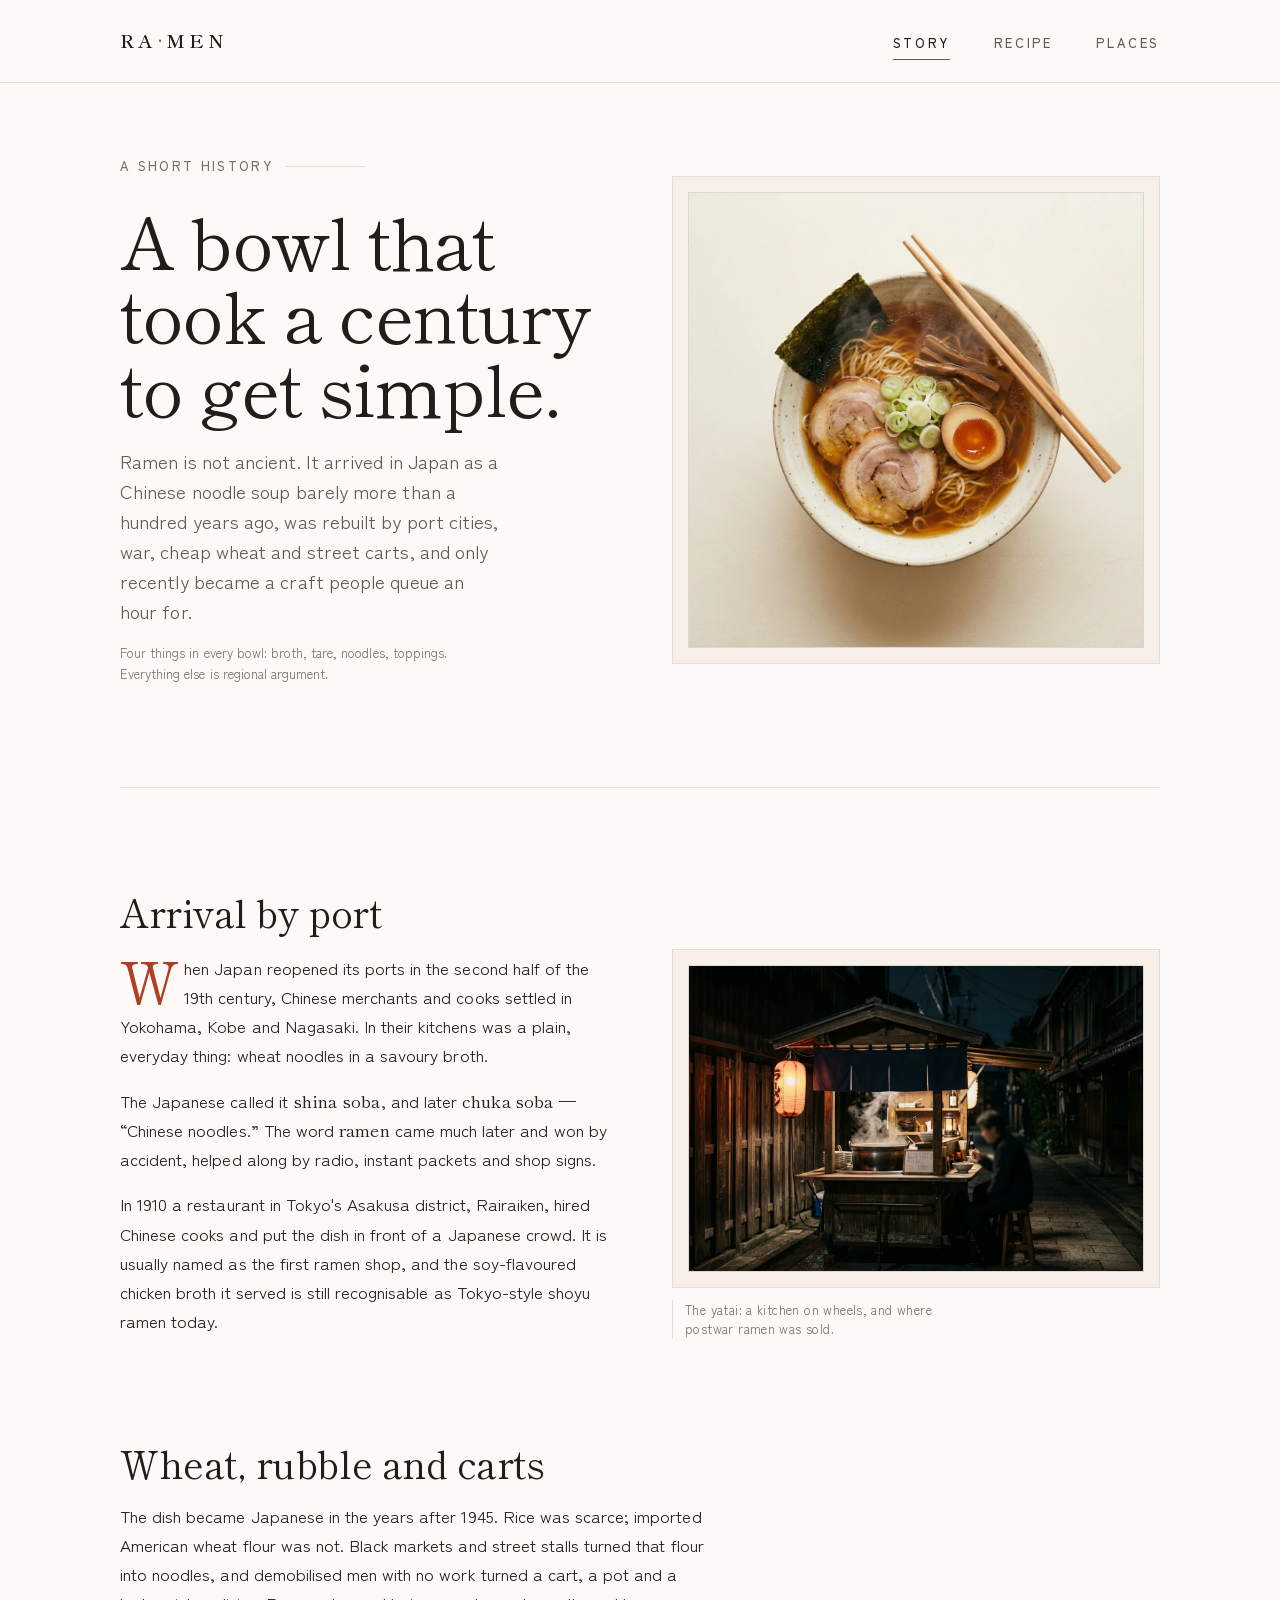
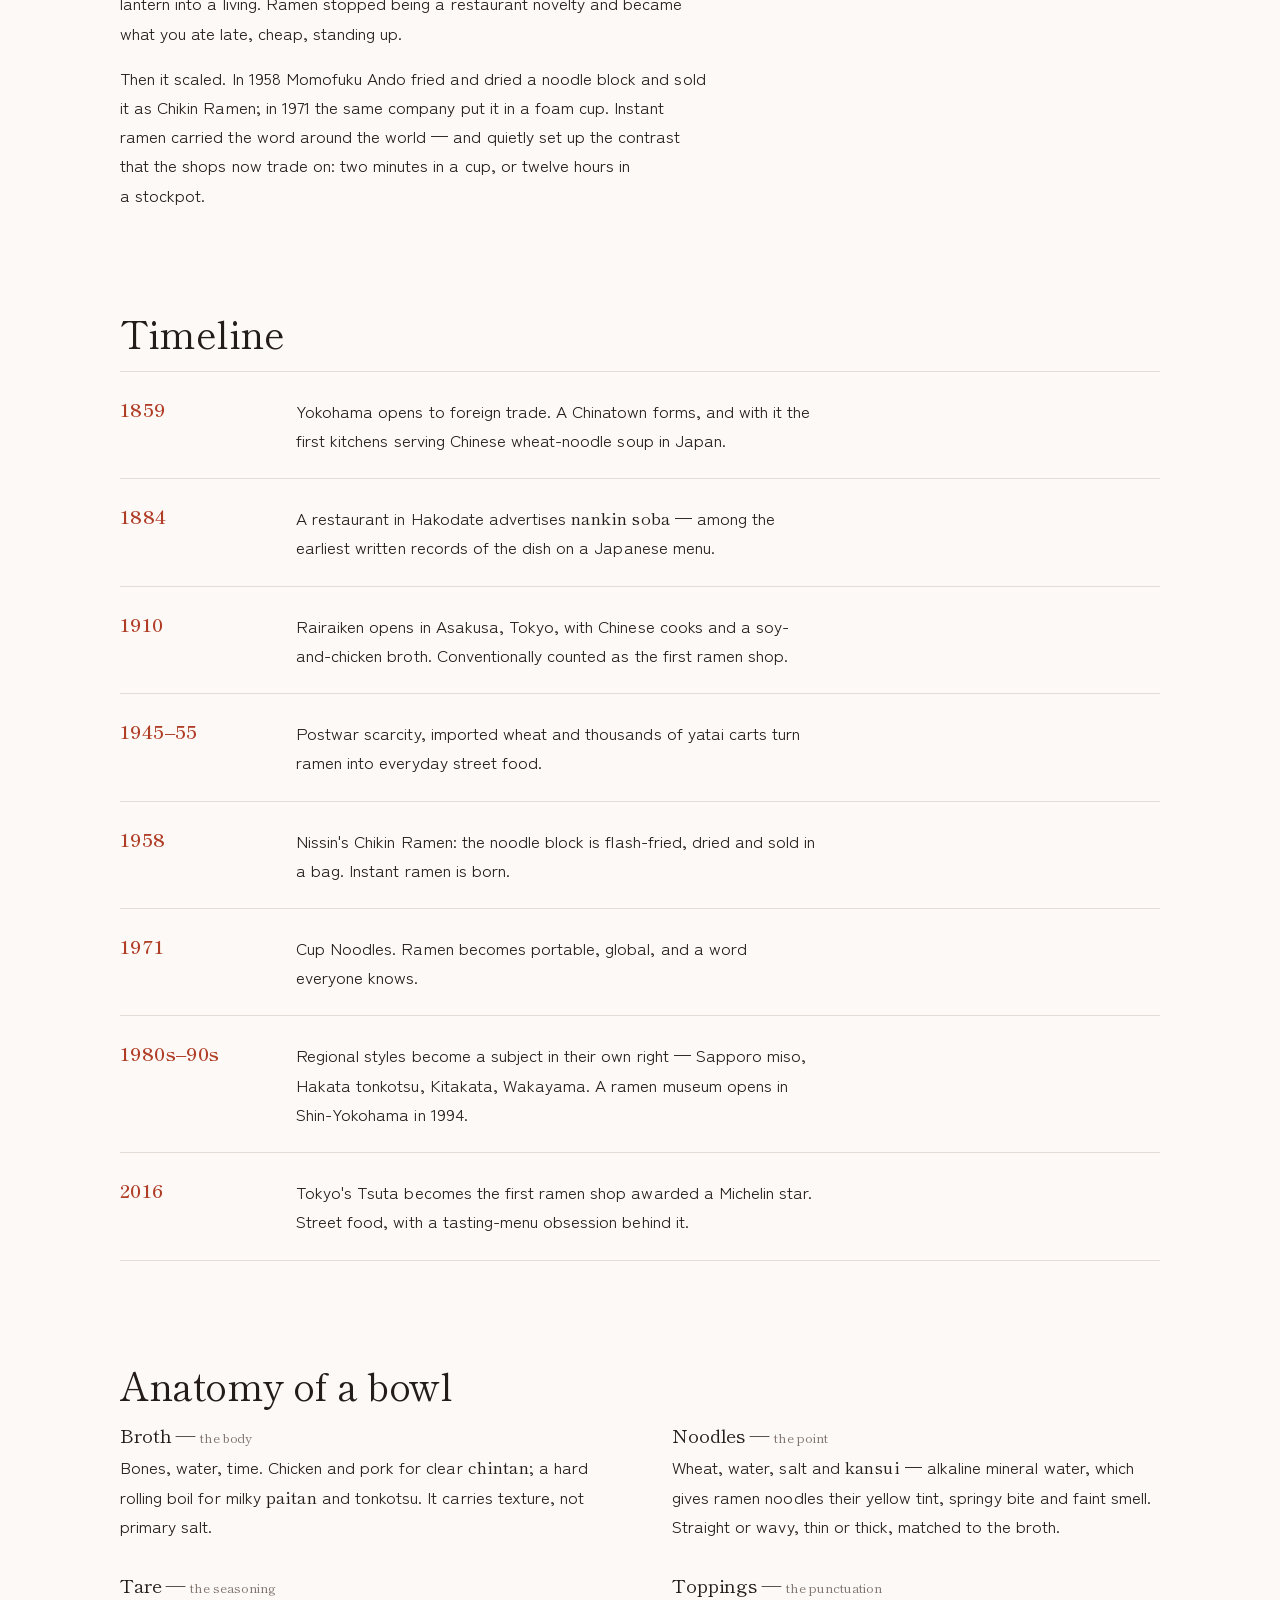
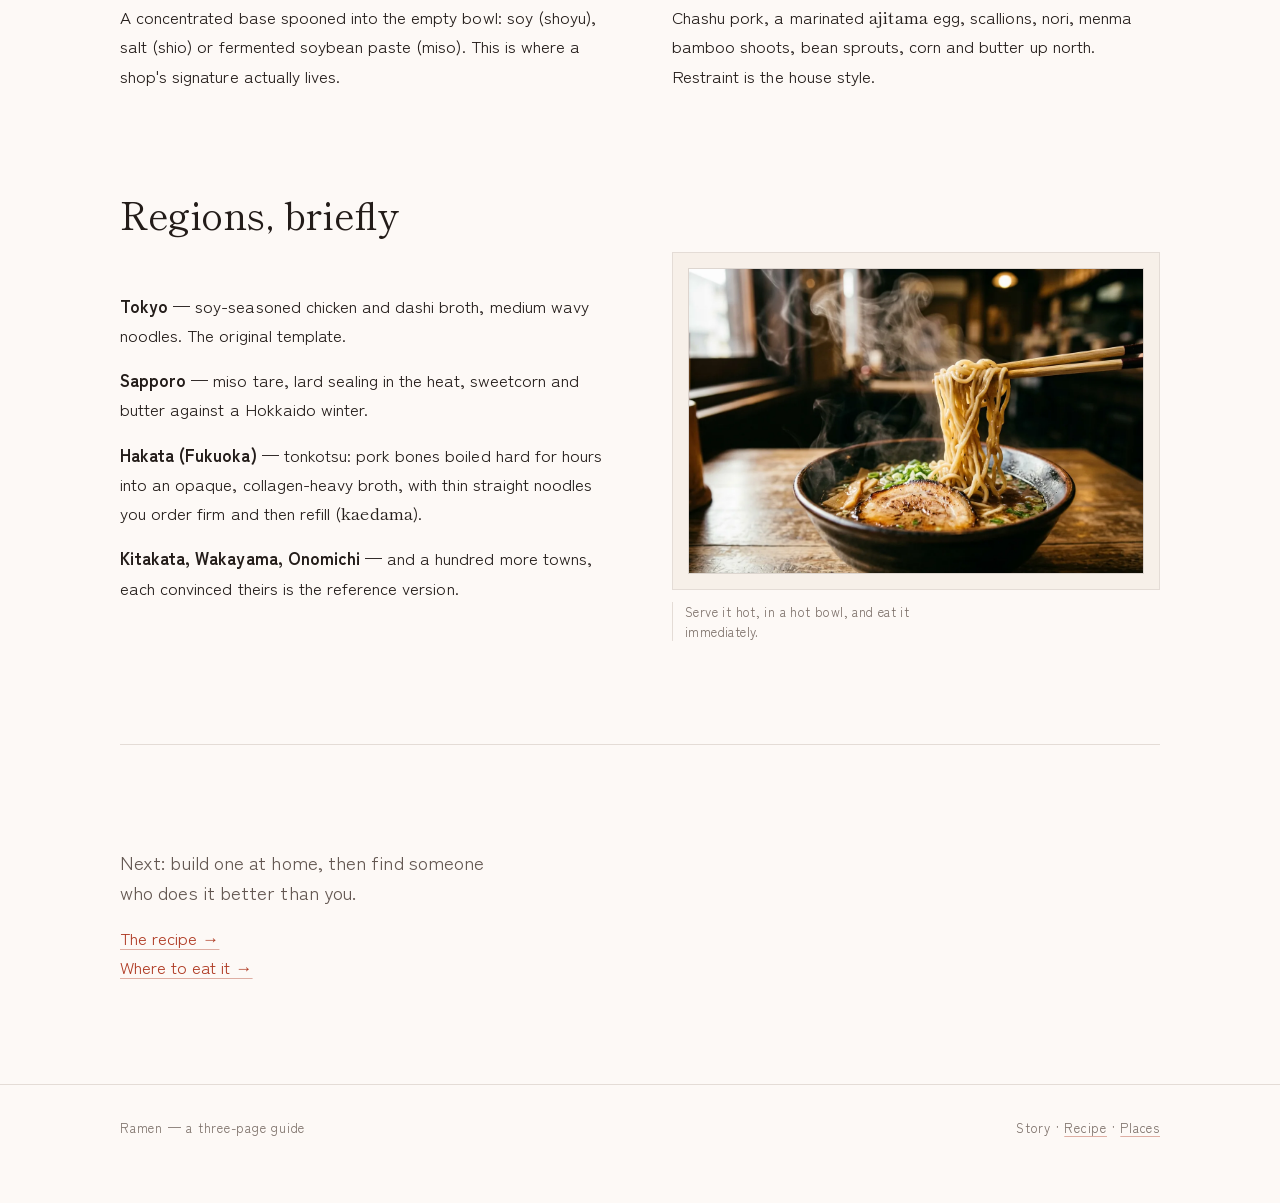
==== commit 6bcdc68d: "Wire in the photographs and tighten the type hierarchy Images - All seven generated pictures are in " ====
--- a/index.html
+++ b/index.html
@@ -37,7 +37,12 @@
         <p class="note">Four things in every bowl: broth, tare, noodles, toppings. Everything else is regional argument.</p>
       </div>
       <figure class="hero-art">
-        <div class="frame"><img src="images/bowl-top.svg" alt="A bowl of ramen seen from above, with noodles, marinated egg, chashu pork, nori and scallions." width="400" height="400"></div>
+        <div class="frame">
+          <picture>
+            <source srcset="images/01-hero-bowl.webp" type="image/webp">
+            <img src="images/01-hero-bowl.jpg" alt="A bowl of shoyu ramen seen from above: rolled chashu pork, a halved marinated egg, nori and scallions in clear amber broth, with chopsticks resting across the rim." width="1024" height="1024" fetchpriority="high">
+          </picture>
+        </div>
       </figure>
     </section>
 
@@ -52,7 +57,12 @@
           <p>In 1910 a restaurant in Tokyo's Asakusa district, Rairaiken, hired Chinese cooks and put the dish in front of a Japanese crowd. It is usually named as the first ramen shop, and the soy-flavoured chicken broth it served is still recognisable as Tokyo-style shoyu ramen today.</p>
         </div>
         <figure>
-          <div class="frame"><img src="images/yatai.svg" alt="A yatai — a mobile ramen cart with a paper lantern and a customer eating at the counter." width="640" height="420"></div>
+          <div class="frame">
+            <picture>
+              <source srcset="images/02-yatai-night.webp" type="image/webp">
+              <img src="images/02-yatai-night.jpg" alt="A wooden yatai cart at night, lit by a red paper lantern, steam rising from the pot while one customer eats at the counter." width="1264" height="848" loading="lazy" decoding="async">
+            </picture>
+          </div>
           <figcaption>The yatai: a kitchen on wheels, and where postwar ramen was sold.</figcaption>
         </figure>
       </div>
@@ -100,7 +110,12 @@
       <h2>Regions, briefly</h2>
       <div class="split reverse">
         <figure>
-          <div class="frame"><img src="images/bowl-side.svg" alt="A steaming bowl of ramen in side view, with chopsticks lifting a tangle of noodles." width="640" height="420"></div>
+          <div class="frame">
+            <picture>
+              <source srcset="images/03-bowl-chopsticks.webp" type="image/webp">
+              <img src="images/03-bowl-chopsticks.jpg" alt="Chopsticks lifting a tangle of noodles clear of a steaming bowl of ramen on a wooden counter." width="1264" height="848" loading="lazy" decoding="async">
+            </picture>
+          </div>
           <figcaption>Serve it hot, in a hot bowl, and eat it immediately.</figcaption>
         </figure>
         <div>
--- a/styles.css
+++ b/styles.css
@@ -26,13 +26,16 @@
   --display: "Shippori Mincho", "Iowan Old Style", Palatino, Georgia, serif;
   --text:    "Zen Kaku Gothic New", ui-sans-serif, -apple-system, "Segoe UI", Helvetica, sans-serif;
 
-  --step-h1:   clamp(2.75rem, 6.2vw, 4.5rem);
-  --step-h2:   clamp(1.875rem, 3.4vw, 2.375rem);
-  --step-h3:   1.375rem;
-  --step-lead: clamp(1.1875rem, 1.6vw, 1.3125rem);
-  --step-body: 1.0625rem;
-  --step-note: 0.8125rem;
-  --step-label: 0.6875rem;
+  /* Three text sizes and two display steps — the whole scale.
+     lg  19px  leads, item headings, every accent numeral
+     md  17px  all running text
+     sm  13px  notes, captions and uppercase labels */
+  --text-lg: 1.1875rem;
+  --text-md: 1.0625rem;
+  --text-sm: 0.8125rem;
+
+  --display-xl: clamp(2.75rem, 6.2vw, 4.5rem);
+  --display-lg: clamp(1.875rem, 3.4vw, 2.375rem);
 
   --measure: 66ch;
   --measure-narrow: 52ch;
@@ -73,7 +76,7 @@
   background: var(--paper);
   color: var(--ink);
   font-family: var(--text);
-  font-size: var(--step-body);
+  font-size: var(--text-md);
   line-height: 1.72;
   font-weight: 400;
   letter-spacing: 0.002em;
@@ -98,7 +101,11 @@
   padding-inline: var(--gutter);
 }
 
-main { padding-bottom: var(--section); }
+main {
+  padding-bottom: var(--section);
+  /* places are numbered once across the page, not once per section */
+  counter-reset: place;
+}
 
 section { margin-top: var(--section); }
 
@@ -124,7 +131,7 @@
 
 .logo {
   font-family: var(--display);
-  font-size: 1.1875rem;
+  font-size: var(--text-lg);
   font-weight: 600;
   letter-spacing: 0.2em;
   text-transform: uppercase;
@@ -147,7 +154,7 @@
   display: inline-block;
   color: var(--ink-soft);
   text-decoration: none;
-  font-size: var(--step-label);
+  font-size: var(--text-sm);
   font-weight: 500;
   letter-spacing: 0.2em;
   text-transform: uppercase;
@@ -188,7 +195,7 @@
 }
 
 h1 {
-  font-size: var(--step-h1);
+  font-size: var(--display-xl);
   line-height: 1.02;
   letter-spacing: -0.018em;
   margin: 0 0 var(--space-lg);
@@ -196,7 +203,7 @@
 }
 
 h2 {
-  font-size: var(--step-h2);
+  font-size: var(--display-lg);
   line-height: 1.14;
   letter-spacing: -0.012em;
   margin: 0 0 var(--space-md);
@@ -204,7 +211,7 @@
 }
 
 h3 {
-  font-size: var(--step-h3);
+  font-size: var(--text-lg);
   line-height: 1.32;
   letter-spacing: -0.006em;
   margin: 0 0 var(--space-2xs);
@@ -247,9 +254,9 @@
   align-items: center;
   gap: var(--space-sm);
   font-family: var(--text);
-  font-size: var(--step-label);
+  font-size: var(--text-sm);
   font-weight: 500;
-  letter-spacing: 0.24em;
+  letter-spacing: 0.18em;
   text-transform: uppercase;
   color: var(--ink-faint);
   margin: 0 0 var(--space-lg);
@@ -265,7 +272,7 @@
 }
 
 .lead {
-  font-size: var(--step-lead);
+  font-size: var(--text-lg);
   line-height: 1.58;
   letter-spacing: 0.004em;
   color: var(--ink-soft);
@@ -273,7 +280,7 @@
 }
 
 .note {
-  font-size: var(--step-note);
+  font-size: var(--text-sm);
   line-height: 1.62;
   color: var(--ink-faint);
   max-width: var(--measure-narrow);
@@ -293,7 +300,7 @@
 
 .hero {
   display: grid;
-  grid-template-columns: 1.12fr 0.88fr;
+  grid-template-columns: 1fr 1fr;
   align-items: center;
   gap: var(--col-gap);
   padding-block: clamp(2.5rem, 6vw, 4.5rem) 0;
@@ -320,7 +327,7 @@
   margin-top: var(--space-sm);
   padding-left: var(--space-sm);
   border-left: 1px solid var(--rule);
-  font-size: var(--step-note);
+  font-size: var(--text-sm);
   line-height: 1.5;
   letter-spacing: 0.03em;
   color: var(--ink-faint);
@@ -359,10 +366,15 @@
 
 .timeline > li:last-child { border-bottom: 1px solid var(--rule); }
 
-.timeline .year {
+/* Years, step numbers and place numbers are one thing in three places:
+   same face, size, weight and colour on every page. */
+.timeline .year,
+.steps > li::before,
+.place > div:first-child::before {
   font-family: var(--display);
-  font-size: 1.1875rem;
+  font-size: var(--text-lg);
   font-weight: 600;
+  line-height: 1.32;
   font-variant-numeric: tabular-nums;
   letter-spacing: 0.02em;
   color: var(--accent);
@@ -383,7 +395,7 @@
 }
 
 .meta dt {
-  font-size: var(--step-label);
+  font-size: var(--text-sm);
   font-weight: 500;
   letter-spacing: 0.2em;
   text-transform: uppercase;
@@ -393,7 +405,7 @@
 .meta dd {
   margin: var(--space-2xs) 0 0;
   font-family: var(--display);
-  font-size: 1.0625rem;
+  font-size: var(--text-lg);
   letter-spacing: 0.01em;
 }
 
@@ -422,7 +434,7 @@
   gap: var(--space-sm);
   padding-block: var(--space-sm);
   border-bottom: 1px solid var(--rule);
-  font-size: 0.9375rem;
+  font-size: var(--text-md);
   /* dotted leader, masked by the opaque text on either side */
   background-image: radial-gradient(circle at center, var(--rule-strong) 0.5px, transparent 0.6px);
   background-size: 6px 1px;
@@ -465,12 +477,6 @@
   content: counter(step, decimal-leading-zero);
   grid-column: 1;
   grid-row: 1 / -1;
-  font-family: var(--display);
-  font-size: 1.0625rem;
-  font-variant-numeric: tabular-nums;
-  letter-spacing: 0.06em;
-  color: var(--accent);
-  padding-top: 0.28em;
 }
 
 .steps > li > * { grid-column: 2; }
@@ -484,7 +490,6 @@
   list-style: none;
   margin: 0;
   padding: 0;
-  counter-reset: place;
 }
 
 .place {
@@ -501,11 +506,6 @@
 .place > div:first-child::before {
   content: counter(place, decimal-leading-zero);
   display: block;
-  font-family: var(--display);
-  font-size: 1.0625rem;
-  font-variant-numeric: tabular-nums;
-  letter-spacing: 0.06em;
-  color: var(--accent);
   margin-bottom: var(--space-sm);
 }
 
@@ -520,7 +520,7 @@
 .place-head h3 { margin: 0; }
 
 .tag {
-  font-size: var(--step-label);
+  font-size: var(--text-sm);
   font-weight: 500;
   letter-spacing: 0.2em;
   text-transform: uppercase;
@@ -536,7 +536,7 @@
   border-top: 1px solid var(--rule);
   padding-block: var(--space-xl) var(--space-3xl);
   color: var(--ink-faint);
-  font-size: var(--step-note);
+  font-size: var(--text-sm);
   letter-spacing: 0.06em;
 }
 
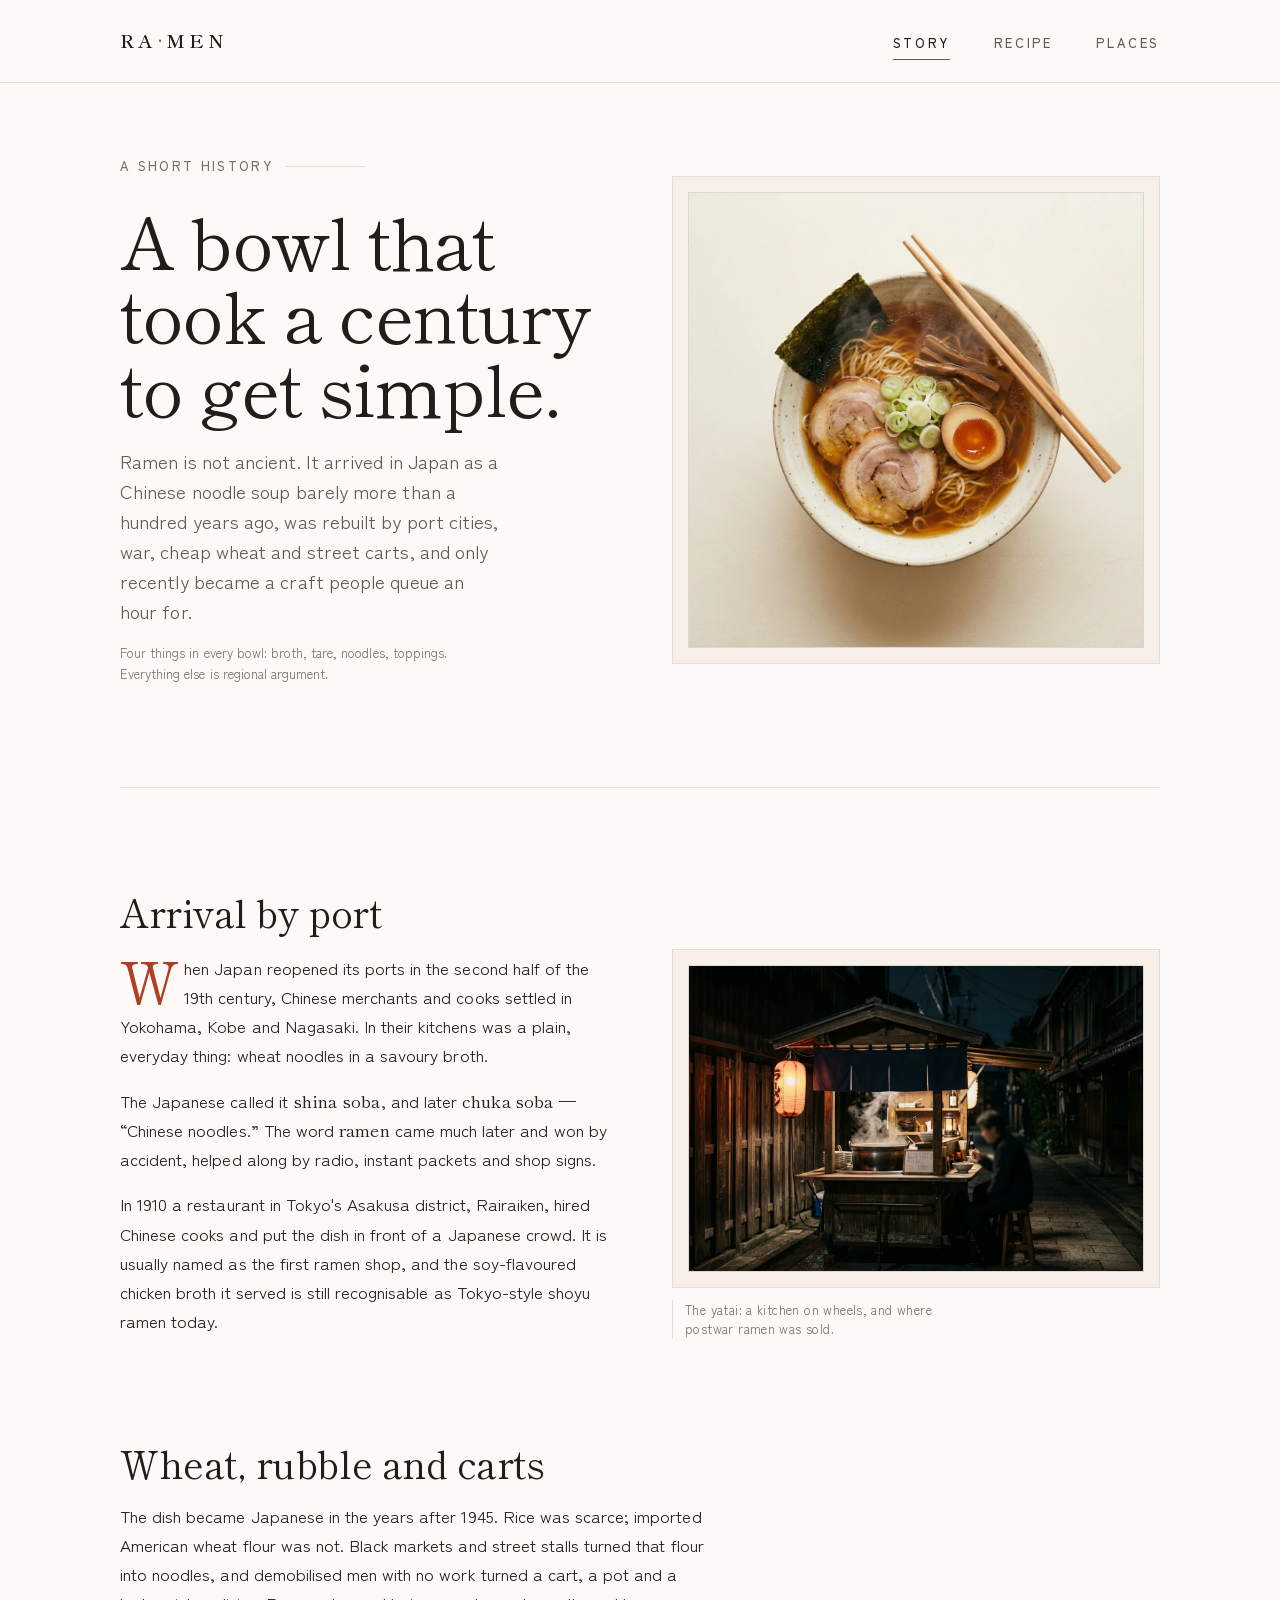
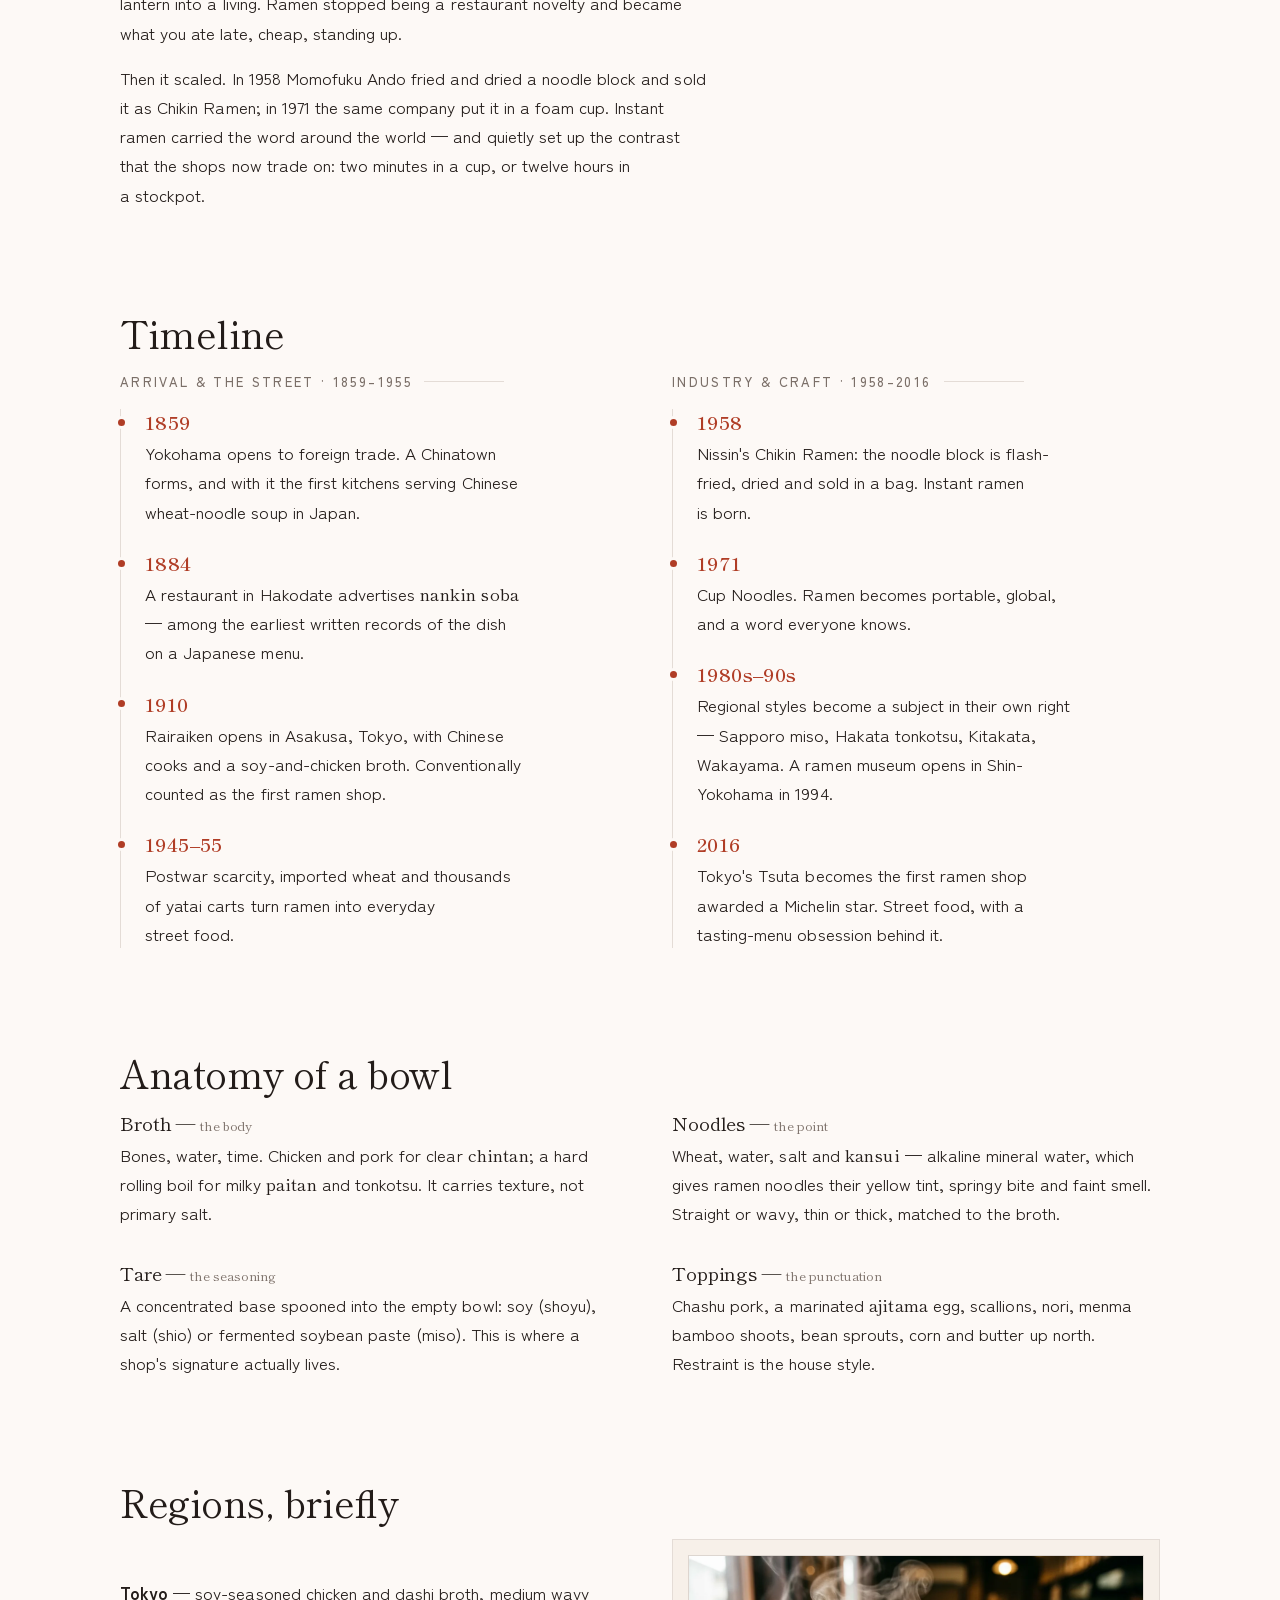
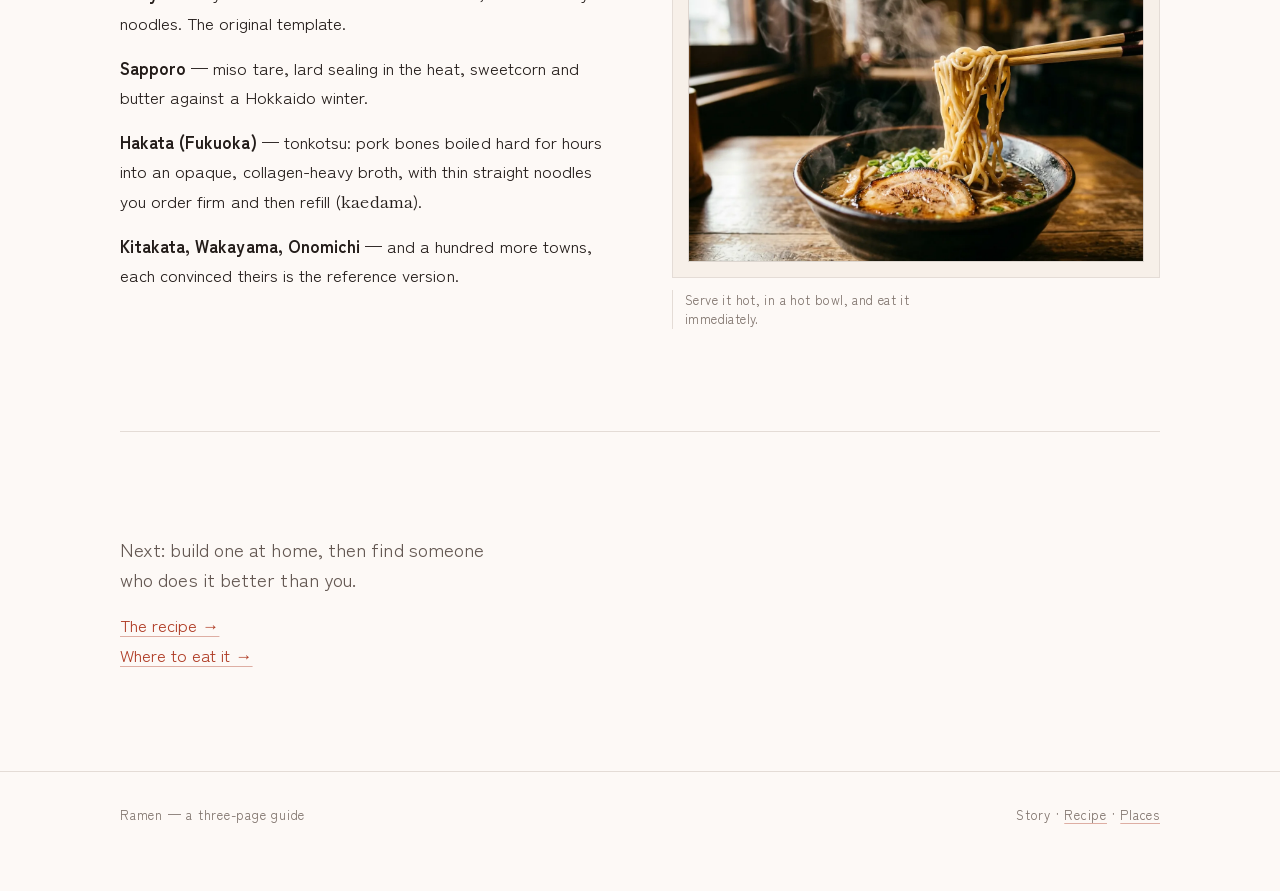
==== commit 2f279cdf: "Rebuild the timeline as two eras on parallel axes Eight entries down one column read as a long, even" ====
--- a/index.html
+++ b/index.html
@@ -76,16 +76,26 @@
 
     <section>
       <h2>Timeline</h2>
-      <ol class="timeline">
-        <li><span class="year">1859</span><p>Yokohama opens to foreign trade. A Chinatown forms, and with it the first kitchens serving Chinese wheat-noodle soup in Japan.</p></li>
-        <li><span class="year">1884</span><p>A restaurant in Hakodate advertises <em>nankin soba</em> — among the earliest written records of the dish on a Japanese menu.</p></li>
-        <li><span class="year">1910</span><p>Rairaiken opens in Asakusa, Tokyo, with Chinese cooks and a soy-and-chicken broth. Conventionally counted as the first ramen shop.</p></li>
-        <li><span class="year">1945–55</span><p>Postwar scarcity, imported wheat and thousands of yatai carts turn ramen into everyday street food.</p></li>
-        <li><span class="year">1958</span><p>Nissin's Chikin Ramen: the noodle block is flash-fried, dried and sold in a bag. Instant ramen is born.</p></li>
-        <li><span class="year">1971</span><p>Cup Noodles. Ramen becomes portable, global, and a word everyone knows.</p></li>
-        <li><span class="year">1980s–90s</span><p>Regional styles become a subject in their own right — Sapporo miso, Hakata tonkotsu, Kitakata, Wakayama. A ramen museum opens in Shin-Yokohama in 1994.</p></li>
-        <li><span class="year">2016</span><p>Tokyo's Tsuta becomes the first ramen shop awarded a Michelin star. Street food, with a tasting-menu obsession behind it.</p></li>
-      </ol>
+      <div class="eras">
+        <div class="era">
+          <p class="eyebrow">Arrival &amp; the street · 1859–1955</p>
+          <ol class="timeline">
+            <li><span class="year">1859</span><p>Yokohama opens to foreign trade. A Chinatown forms, and with it the first kitchens serving Chinese wheat-noodle soup in Japan.</p></li>
+            <li><span class="year">1884</span><p>A restaurant in Hakodate advertises <em>nankin soba</em> — among the earliest written records of the dish on a Japanese menu.</p></li>
+            <li><span class="year">1910</span><p>Rairaiken opens in Asakusa, Tokyo, with Chinese cooks and a soy-and-chicken broth. Conventionally counted as the first ramen shop.</p></li>
+            <li><span class="year">1945–55</span><p>Postwar scarcity, imported wheat and thousands of yatai carts turn ramen into everyday street food.</p></li>
+          </ol>
+        </div>
+        <div class="era">
+          <p class="eyebrow">Industry &amp; craft · 1958–2016</p>
+          <ol class="timeline" start="5">
+            <li><span class="year">1958</span><p>Nissin's Chikin Ramen: the noodle block is flash-fried, dried and sold in a bag. Instant ramen is born.</p></li>
+            <li><span class="year">1971</span><p>Cup Noodles. Ramen becomes portable, global, and a word everyone knows.</p></li>
+            <li><span class="year">1980s–90s</span><p>Regional styles become a subject in their own right — Sapporo miso, Hakata tonkotsu, Kitakata, Wakayama. A ramen museum opens in Shin-Yokohama in 1994.</p></li>
+            <li><span class="year">2016</span><p>Tokyo's Tsuta becomes the first ramen shop awarded a Michelin star. Street food, with a tasting-menu obsession behind it.</p></li>
+          </ol>
+        </div>
+      </div>
     </section>
 
     <section>
--- a/styles.css
+++ b/styles.css
@@ -352,19 +352,45 @@
 }
 
 /* ---------- timeline ----------------------------------------- */
-
-.timeline { list-style: none; margin: 0; padding: 0; }
+/* Two eras side by side, each hung off its own axis: the seam falls
+   where ramen stops being street food and starts being an industry. */
+
+.eras {
+  display: grid;
+  grid-template-columns: 1fr 1fr;
+  gap: var(--space-2xl) var(--col-gap);
+}
+
+.era > .eyebrow { margin-bottom: var(--space-md); }
+
+.timeline {
+  list-style: none;
+  margin: 0;
+  padding: 0 0 0 var(--space-lg);
+  border-left: 1px solid var(--rule);
+}
 
 .timeline > li {
-  display: grid;
-  grid-template-columns: 7rem 1fr;
-  gap: var(--space-md) var(--col-gap);
-  padding-block: var(--space-lg);
-  border-top: 1px solid var(--rule);
-  transition: background-color var(--fast) ease;
-}
-
-.timeline > li:last-child { border-bottom: 1px solid var(--rule); }
+  position: relative;
+  padding-bottom: var(--space-lg);
+}
+
+.timeline > li:last-child { padding-bottom: 0; }
+
+/* the tick, ringed in paper so the axis appears to pass behind it */
+.timeline > li::before {
+  content: "";
+  position: absolute;
+  left: calc(-1 * var(--space-lg) - 3px);
+  top: 0.58em;
+  width: 7px;
+  height: 7px;
+  border-radius: 50%;
+  background: var(--accent);
+  box-shadow: 0 0 0 3px var(--paper);
+}
+
+.timeline .year { display: block; margin-bottom: var(--space-2xs); }
 
 /* Years, step numbers and place numbers are one thing in three places:
    same face, size, weight and colour on every page. */
@@ -380,7 +406,7 @@
   color: var(--accent);
 }
 
-.timeline p { margin: 0; max-width: 58ch; }
+.timeline p { margin: 0; max-width: 42ch; }
 
 /* ---------- recipe meta -------------------------------------- */
 
@@ -574,7 +600,6 @@
 
 @media (max-width: 62rem) {
   .place { grid-template-columns: 10rem 1fr; }
-  .timeline > li { grid-template-columns: 5.5rem 1fr; }
 }
 
 @media (max-width: 46rem) {
@@ -585,7 +610,8 @@
 
   .split.reverse > :first-child { order: 0; }
 
-  .timeline > li,
+  .eras { grid-template-columns: 1fr; }
+
   .place { grid-template-columns: 1fr; gap: var(--space-sm); }
 
   .place > div:first-child::before { margin-bottom: var(--space-2xs); }
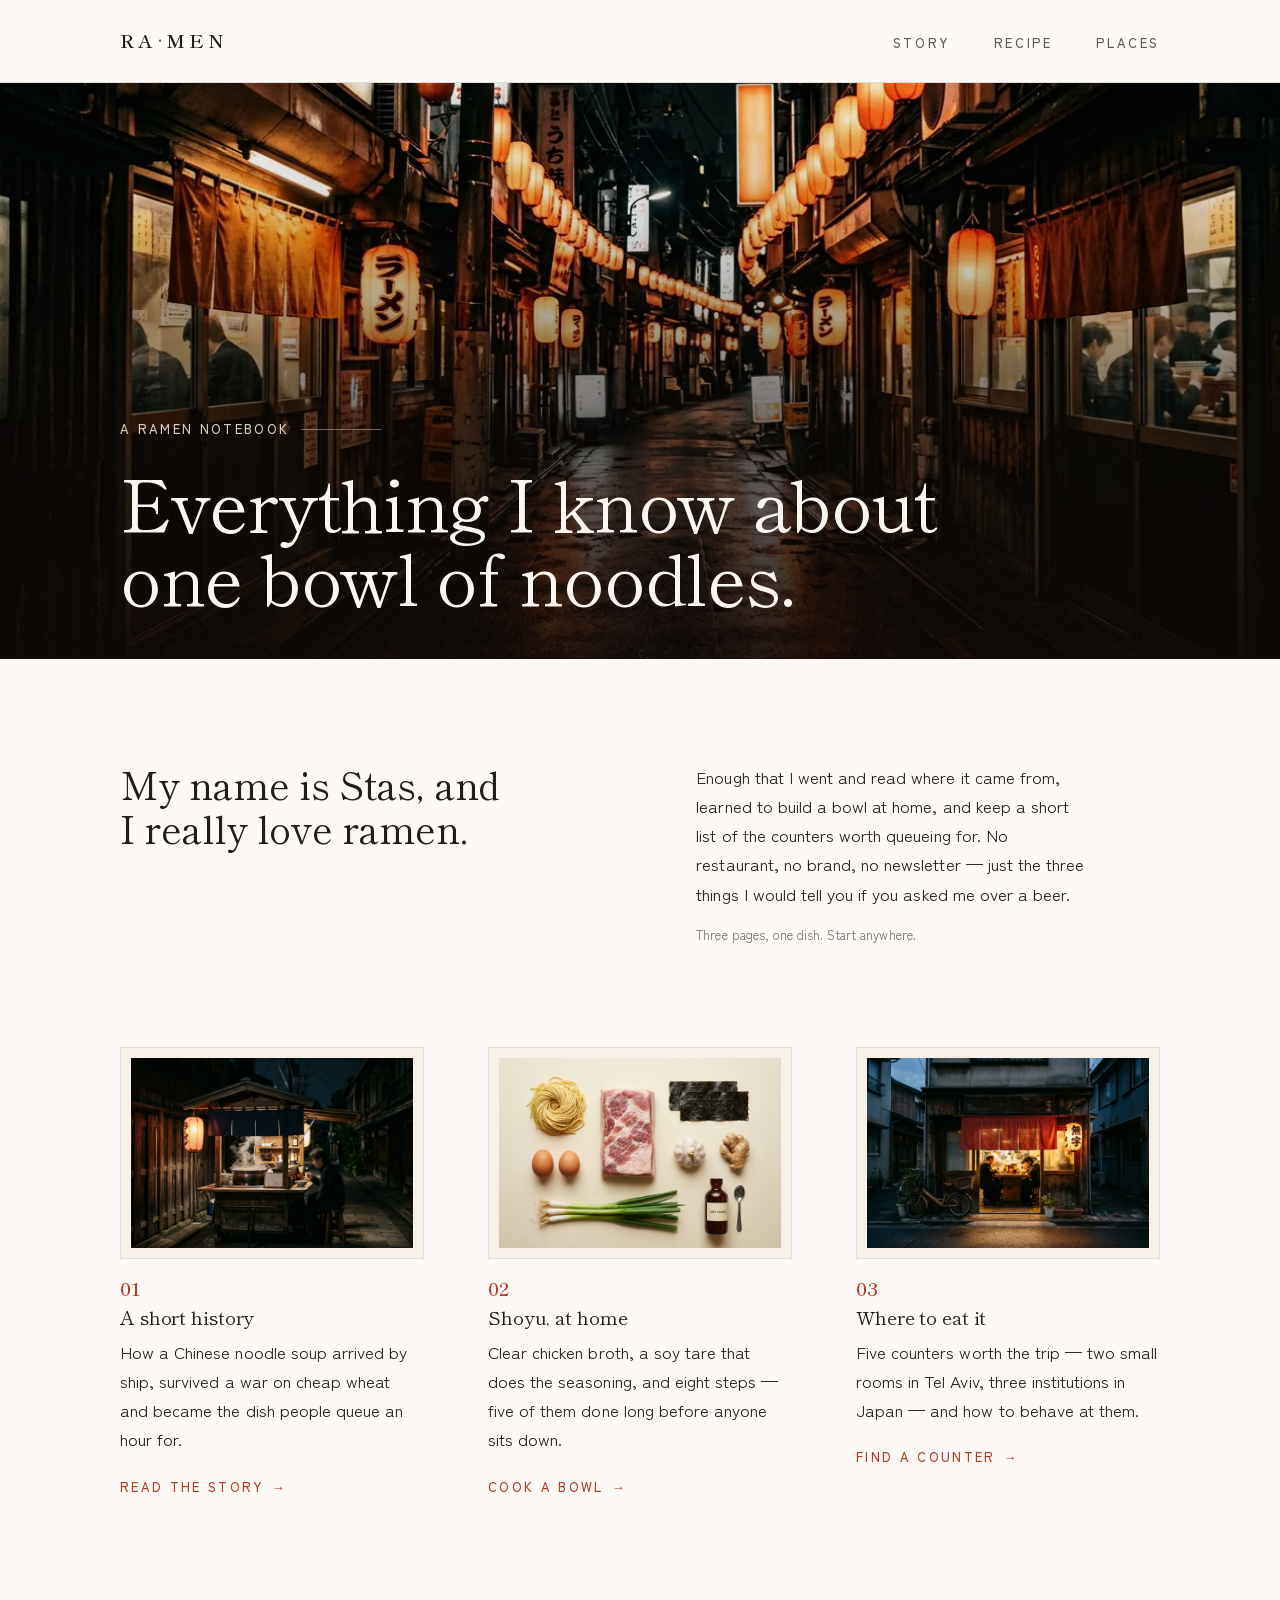
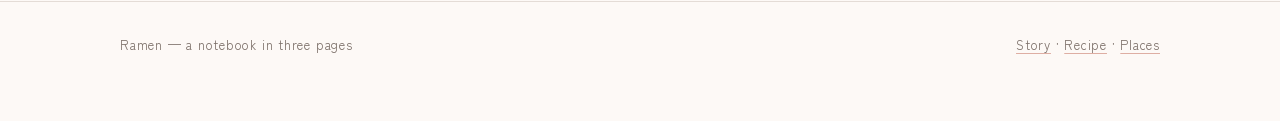
==== commit ff76042c: "Add a home page; the three pages become sub-pages index.html is now the front door and the old story" ====
--- a/index.html
+++ b/index.html
@@ -3,8 +3,8 @@
 <head>
 <meta charset="utf-8">
 <meta name="viewport" content="width=device-width, initial-scale=1">
-<title>Ramen — A Short History</title>
-<meta name="description" content="How a Chinese noodle soup became Japan's most obsessed-over dish: a short, minimal history of ramen.">
+<title>Ramen — A Ramen Notebook</title>
+<meta name="description" content="Stas's ramen notebook: where the bowl came from, how to build one at home, and the counters worth queueing for.">
 <link rel="icon" href="images/bowl-top.svg" type="image/svg+xml">
 <meta name="theme-color" content="#fdf9f6" media="(prefers-color-scheme: light)">
 <meta name="theme-color" content="#17110f" media="(prefers-color-scheme: dark)">
@@ -18,7 +18,7 @@
     <a class="logo" href="index.html">Ra<span>·</span>men</a>
     <nav aria-label="Main">
       <ul>
-        <li><a href="index.html" aria-current="page">Story</a></li>
+        <li><a href="story.html">Story</a></li>
         <li><a href="recipe.html">Recipe</a></li>
         <li><a href="places.html">Places</a></li>
       </ul>
@@ -27,121 +27,67 @@
 </header>
 
 <main>
+
+  <section class="banner">
+    <picture>
+      <source srcset="images/08-banner.webp" type="image/webp">
+      <img src="images/08-banner.jpg" alt="A narrow alley of ramen shops at night, paper lanterns receding into the distance above wet asphalt." width="1264" height="848" fetchpriority="high">
+    </picture>
+    <div class="wrap banner-text">
+      <p class="eyebrow">A ramen notebook</p>
+      <h1>Everything I know about one bowl of noodles.</h1>
+    </div>
+  </section>
+
   <div class="wrap">
 
-    <section class="hero">
-      <div>
-        <p class="eyebrow">A short history</p>
-        <h1>A bowl that took a century to get simple.</h1>
-        <p class="lead">Ramen is not ancient. It arrived in Japan as a Chinese noodle soup barely more than a hundred years ago, was rebuilt by port cities, war, cheap wheat and street carts, and only recently became a craft people queue an hour for.</p>
-        <p class="note">Four things in every bowl: broth, tare, noodles, toppings. Everything else is regional argument.</p>
-      </div>
-      <figure class="hero-art">
-        <div class="frame">
-          <picture>
-            <source srcset="images/01-hero-bowl.webp" type="image/webp">
-            <img src="images/01-hero-bowl.jpg" alt="A bowl of shoyu ramen seen from above: rolled chashu pork, a halved marinated egg, nori and scallions in clear amber broth, with chopsticks resting across the rim." width="1024" height="1024" fetchpriority="high">
-          </picture>
-        </div>
-      </figure>
-    </section>
-
-    <hr class="rule">
-
-    <section>
-      <h2>Arrival by port</h2>
-      <div class="split">
-        <div>
-          <p class="dropcap">When Japan reopened its ports in the second half of the 19th century, Chinese merchants and cooks settled in Yokohama, Kobe and Nagasaki. In their kitchens was a plain, everyday thing: wheat noodles in a savoury broth.</p>
-          <p>The Japanese called it <em>shina soba</em>, and later <em>chuka soba</em> — “Chinese noodles.” The word <em>ramen</em> came much later and won by accident, helped along by radio, instant packets and shop signs.</p>
-          <p>In 1910 a restaurant in Tokyo's Asakusa district, Rairaiken, hired Chinese cooks and put the dish in front of a Japanese crowd. It is usually named as the first ramen shop, and the soy-flavoured chicken broth it served is still recognisable as Tokyo-style shoyu ramen today.</p>
-        </div>
-        <figure>
-          <div class="frame">
-            <picture>
-              <source srcset="images/02-yatai-night.webp" type="image/webp">
-              <img src="images/02-yatai-night.jpg" alt="A wooden yatai cart at night, lit by a red paper lantern, steam rising from the pot while one customer eats at the counter." width="1264" height="848" loading="lazy" decoding="async">
-            </picture>
-          </div>
-          <figcaption>The yatai: a kitchen on wheels, and where postwar ramen was sold.</figcaption>
-        </figure>
+    <section class="intro">
+      <p class="pull">My name is Stas, and I really love ramen.</p>
+      <div class="intro-body">
+        <p>Enough that I went and read where it came from, learned to build a bowl at home, and keep a short list of the counters worth queueing for. No restaurant, no brand, no newsletter — just the three things I would tell you if you asked me over a beer.</p>
+        <p class="note">Three pages, one dish. Start anywhere.</p>
       </div>
     </section>
 
-    <section>
-      <h2>Wheat, rubble and carts</h2>
-      <p>The dish became Japanese in the years after 1945. Rice was scarce; imported American wheat flour was not. Black markets and street stalls turned that flour into noodles, and demobilised men with no work turned a cart, a pot and a lantern into a living. Ramen stopped being a restaurant novelty and became what you ate late, cheap, standing up.</p>
-      <p>Then it scaled. In 1958 Momofuku Ando fried and dried a noodle block and sold it as Chikin Ramen; in 1971 the same company put it in a foam cup. Instant ramen carried the word around the world — and quietly set up the contrast that the shops now trade on: two minutes in a cup, or twelve hours in a stockpot.</p>
-    </section>
+    <section class="cards">
+      <a class="card" href="story.html">
+        <span class="card-art">
+          <picture>
+            <source srcset="images/02-yatai-night.webp" type="image/webp">
+            <img src="images/02-yatai-night.jpg" alt="" width="1264" height="848" loading="lazy" decoding="async">
+          </picture>
+        </span>
+        <span class="num">01</span>
+        <h3>A short history</h3>
+        <p>How a Chinese noodle soup arrived by ship, survived a war on cheap wheat and became the dish people queue an hour for.</p>
+        <span class="card-go">Read the story <span aria-hidden="true">→</span></span>
+      </a>
 
-    <section>
-      <h2>Timeline</h2>
-      <div class="eras">
-        <div class="era">
-          <p class="eyebrow">Arrival &amp; the street · 1859–1955</p>
-          <ol class="timeline">
-            <li><span class="year">1859</span><p>Yokohama opens to foreign trade. A Chinatown forms, and with it the first kitchens serving Chinese wheat-noodle soup in Japan.</p></li>
-            <li><span class="year">1884</span><p>A restaurant in Hakodate advertises <em>nankin soba</em> — among the earliest written records of the dish on a Japanese menu.</p></li>
-            <li><span class="year">1910</span><p>Rairaiken opens in Asakusa, Tokyo, with Chinese cooks and a soy-and-chicken broth. Conventionally counted as the first ramen shop.</p></li>
-            <li><span class="year">1945–55</span><p>Postwar scarcity, imported wheat and thousands of yatai carts turn ramen into everyday street food.</p></li>
-          </ol>
-        </div>
-        <div class="era">
-          <p class="eyebrow">Industry &amp; craft · 1958–2016</p>
-          <ol class="timeline" start="5">
-            <li><span class="year">1958</span><p>Nissin's Chikin Ramen: the noodle block is flash-fried, dried and sold in a bag. Instant ramen is born.</p></li>
-            <li><span class="year">1971</span><p>Cup Noodles. Ramen becomes portable, global, and a word everyone knows.</p></li>
-            <li><span class="year">1980s–90s</span><p>Regional styles become a subject in their own right — Sapporo miso, Hakata tonkotsu, Kitakata, Wakayama. A ramen museum opens in Shin-Yokohama in 1994.</p></li>
-            <li><span class="year">2016</span><p>Tokyo's Tsuta becomes the first ramen shop awarded a Michelin star. Street food, with a tasting-menu obsession behind it.</p></li>
-          </ol>
-        </div>
-      </div>
-    </section>
+      <a class="card" href="recipe.html">
+        <span class="card-art">
+          <picture>
+            <source srcset="images/04-ingredients.webp" type="image/webp">
+            <img src="images/04-ingredients.jpg" alt="" width="1264" height="848" loading="lazy" decoding="async">
+          </picture>
+        </span>
+        <span class="num">02</span>
+        <h3>Shoyu, at home</h3>
+        <p>Clear chicken broth, a soy tare that does the seasoning, and eight steps — five of them done long before anyone sits down.</p>
+        <span class="card-go">Cook a bowl <span aria-hidden="true">→</span></span>
+      </a>
 
-    <section>
-      <h2>Anatomy of a bowl</h2>
-      <div class="cols-2">
-        <div>
-          <h3>Broth — <span class="note">the body</span></h3>
-          <p>Bones, water, time. Chicken and pork for clear <em>chintan</em>; a hard rolling boil for milky <em>paitan</em> and tonkotsu. It carries texture, not primary salt.</p>
-          <h3>Tare — <span class="note">the seasoning</span></h3>
-          <p>A concentrated base spooned into the empty bowl: soy (shoyu), salt (shio) or fermented soybean paste (miso). This is where a shop's signature actually lives.</p>
-        </div>
-        <div>
-          <h3>Noodles — <span class="note">the point</span></h3>
-          <p>Wheat, water, salt and <em>kansui</em> — alkaline mineral water, which gives ramen noodles their yellow tint, springy bite and faint smell. Straight or wavy, thin or thick, matched to the broth.</p>
-          <h3>Toppings — <span class="note">the punctuation</span></h3>
-          <p>Chashu pork, a marinated <em>ajitama</em> egg, scallions, nori, menma bamboo shoots, bean sprouts, corn and butter up north. Restraint is the house style.</p>
-        </div>
-      </div>
-    </section>
-
-    <section>
-      <h2>Regions, briefly</h2>
-      <div class="split reverse">
-        <figure>
-          <div class="frame">
-            <picture>
-              <source srcset="images/03-bowl-chopsticks.webp" type="image/webp">
-              <img src="images/03-bowl-chopsticks.jpg" alt="Chopsticks lifting a tangle of noodles clear of a steaming bowl of ramen on a wooden counter." width="1264" height="848" loading="lazy" decoding="async">
-            </picture>
-          </div>
-          <figcaption>Serve it hot, in a hot bowl, and eat it immediately.</figcaption>
-        </figure>
-        <div>
-          <p><strong>Tokyo</strong> — soy-seasoned chicken and dashi broth, medium wavy noodles. The original template.</p>
-          <p><strong>Sapporo</strong> — miso tare, lard sealing in the heat, sweetcorn and butter against a Hokkaido winter.</p>
-          <p><strong>Hakata (Fukuoka)</strong> — tonkotsu: pork bones boiled hard for hours into an opaque, collagen-heavy broth, with thin straight noodles you order firm and then refill (<em>kaedama</em>).</p>
-          <p><strong>Kitakata, Wakayama, Onomichi</strong> — and a hundred more towns, each convinced theirs is the reference version.</p>
-        </div>
-      </div>
-    </section>
-
-    <hr class="rule">
-
-    <section>
-      <p class="lead">Next: build one at home, then find someone who does it better than you.</p>
-      <p><a href="recipe.html">The recipe →</a><br><a href="places.html">Where to eat it →</a></p>
+      <a class="card" href="places.html">
+        <span class="card-art">
+          <picture>
+            <source srcset="images/06-shopfront.webp" type="image/webp">
+            <img src="images/06-shopfront.jpg" alt="" width="1264" height="848" loading="lazy" decoding="async">
+          </picture>
+        </span>
+        <span class="num">03</span>
+        <h3>Where to eat it</h3>
+        <p>Five counters worth the trip — two small rooms in Tel Aviv, three institutions in Japan — and how to behave at them.</p>
+        <span class="card-go">Find a counter <span aria-hidden="true">→</span></span>
+      </a>
     </section>
 
   </div>
@@ -149,8 +95,8 @@
 
 <footer class="site-foot">
   <div class="wrap">
-    <span>Ramen — a three-page guide</span>
-    <span>Story · <a href="recipe.html">Recipe</a> · <a href="places.html">Places</a></span>
+    <span>Ramen — a notebook in three pages</span>
+    <span><a href="story.html">Story</a> · <a href="recipe.html">Recipe</a> · <a href="places.html">Places</a></span>
   </div>
 </footer>
 
--- a/styles.css
+++ b/styles.css
@@ -103,8 +103,8 @@
 
 main {
   padding-bottom: var(--section);
-  /* places are numbered once across the page, not once per section */
-  counter-reset: place;
+  /* numbered once across the page, so a second list continues the count */
+  counter-reset: place step;
 }
 
 section { margin-top: var(--section); }
@@ -396,7 +396,8 @@
    same face, size, weight and colour on every page. */
 .timeline .year,
 .steps > li::before,
-.place > div:first-child::before {
+.place > div:first-child::before,
+.card .num {
   font-family: var(--display);
   font-size: var(--text-lg);
   font-weight: 600;
@@ -480,24 +481,58 @@
 }
 
 /* ---------- steps -------------------------------------------- */
+/* Two phases: five steps you do hours ahead, three in the last two
+   minutes. Each step keeps its clock out in the right margin, so the
+   shape of the afternoon is readable without reading the prose. */
+
+.phase + .pull { margin-top: var(--space-2xl); }
+.pull + .phase { margin-top: var(--space-3xl); }
+
+.phase > .eyebrow { margin-bottom: var(--space-md); }
+
+.pull {
+  font-family: var(--display);
+  font-size: var(--display-lg);
+  line-height: 1.16;
+  letter-spacing: -0.012em;
+  color: var(--ink);
+  max-width: 24ch;
+  margin-left: calc(3.5rem + var(--space-xl));
+  text-wrap: balance;
+}
 
 .steps {
   list-style: none;
   margin: 0;
   padding: 0;
-  counter-reset: step;
 }
 
 .steps > li {
   counter-increment: step;
   display: grid;
-  grid-template-columns: 3.5rem 1fr;
-  gap: var(--space-lg);
-  padding-block: var(--space-lg);
+  grid-template-columns: 3.5rem minmax(0, 34rem) 1fr;
+  gap: var(--space-xs) var(--space-xl);
+  padding-block: var(--space-md);
   border-top: 1px solid var(--rule);
 }
 
 .steps > li:last-child { border-bottom: 1px solid var(--rule); }
+
+.clock {
+  grid-column: 3;
+  grid-row: 1 / -1;
+  align-self: start;
+  justify-self: end;
+  text-align: right;
+  margin: 0;
+  font-size: var(--text-sm);
+  font-weight: 500;
+  font-variant-numeric: tabular-nums;
+  letter-spacing: 0.06em;
+  line-height: 1.32;
+  color: var(--ink-faint);
+  max-width: none;
+}
 
 .steps > li::before {
   content: counter(step, decimal-leading-zero);
@@ -505,10 +540,10 @@
   grid-row: 1 / -1;
 }
 
-.steps > li > * { grid-column: 2; }
+.steps > li > :not(.clock) { grid-column: 2; }
 
 .steps h3 { margin-bottom: var(--space-2xs); }
-.steps p { margin: 0; max-width: 58ch; }
+.steps p { margin: 0; max-width: 54ch; }
 
 /* ---------- places ------------------------------------------- */
 
@@ -576,6 +611,159 @@
 .site-foot a { color: var(--ink-faint); }
 .site-foot a:hover { color: var(--ink); }
 
+/* ---------- home: banner ------------------------------------- */
+
+main > .banner { margin-top: 0; }
+
+.banner {
+  position: relative;
+  isolation: isolate;
+  display: grid;
+  align-items: end;
+  min-height: clamp(22rem, 64vh, 38rem);
+  overflow: hidden;
+  background: var(--paper-deep);
+}
+
+.banner img {
+  position: absolute;
+  inset: 0;
+  z-index: -2;
+  width: 100%;
+  height: 100%;
+  object-fit: cover;
+  object-position: center 58%;
+}
+
+/* a scrim, so the type holds against whatever photograph sits behind it */
+.banner::after {
+  content: "";
+  position: absolute;
+  inset: 0;
+  z-index: -1;
+  background: linear-gradient(to top,
+    oklch(0.15 0.012 45 / 0.9) 0%,
+    oklch(0.15 0.012 45 / 0.6) 40%,
+    oklch(0.15 0.012 45 / 0.15) 76%,
+    oklch(0.15 0.012 45 / 0.05) 100%);
+}
+
+.banner-text {
+  padding-top: var(--space-4xl);
+  padding-bottom: clamp(1.75rem, 4vw, 3rem);
+}
+
+.banner-text .eyebrow { color: oklch(0.85 0.022 62); }
+.banner-text .eyebrow::after { background: oklch(0.85 0.022 62 / 0.45); }
+
+.banner h1 {
+  margin-bottom: 0;
+  max-width: 26ch;
+  color: oklch(0.975 0.008 70);
+}
+
+/* the banner runs to the page edges, so the column below it needs its own air */
+.banner + .wrap { padding-top: var(--section); }
+
+/* ---------- home: introduction ------------------------------- */
+
+.intro {
+  display: grid;
+  grid-template-columns: 1.05fr 0.95fr;
+  gap: var(--col-gap);
+  align-items: start;
+}
+
+.intro .pull {
+  margin-left: 0;
+  max-width: 20ch;
+}
+
+.intro-body p { max-width: 44ch; }
+.intro-body .note { margin-top: var(--space-md); margin-bottom: 0; }
+
+/* ---------- home: the three doors ---------------------------- */
+
+.cards {
+  display: grid;
+  grid-template-columns: 1fr;
+  gap: var(--space-3xl);
+}
+
+.card {
+  display: block;
+  text-decoration: none;
+  color: var(--ink);
+}
+
+.card-art {
+  display: block;
+  margin-bottom: var(--space-md);
+  padding: clamp(0.375rem, 1.1vw, 0.625rem);
+  background: var(--paper-warm);
+  border: 1px solid var(--rule);
+}
+
+.card-art picture {
+  display: block;
+  overflow: hidden;
+}
+
+.card-art img {
+  box-shadow: 0 0 0 1px var(--hairline);
+  transition: transform var(--slow) var(--ease-out);
+}
+
+.card:hover .card-art img,
+.card:focus-visible .card-art img { transform: scale(1.03); }
+
+.card .num { display: block; margin-bottom: var(--space-2xs); }
+
+.card h3 {
+  margin-bottom: var(--space-xs);
+  transition: color var(--fast) ease;
+}
+
+.card:hover h3 { color: var(--accent); }
+
+.card p {
+  margin-bottom: var(--space-md);
+  max-width: 34ch;
+}
+
+.card-go {
+  display: inline-flex;
+  align-items: baseline;
+  gap: 0.6em;
+  font-size: var(--text-sm);
+  font-weight: 500;
+  letter-spacing: 0.18em;
+  text-transform: uppercase;
+  color: var(--accent);
+}
+
+.card-go span { transition: transform var(--slow) var(--ease-out); }
+.card:hover .card-go span { transform: translateX(4px); }
+
+@media (min-width: 62rem) {
+  .cards {
+    grid-template-columns: repeat(3, 1fr);
+    gap: var(--col-gap);
+  }
+
+}
+
+@media (max-width: 46rem) {
+  .intro { grid-template-columns: 1fr; gap: var(--space-lg); }
+  .intro .pull { max-width: none; }
+}
+
+@media (prefers-reduced-motion: reduce) {
+  .card-art img,
+  .card-go span,
+  nav a::after { transition: none; }
+}
+
 /* ---------- page-load reveal --------------------------------- */
 
 @keyframes rise {
@@ -585,9 +773,17 @@
 
 @media (prefers-reduced-motion: no-preference) {
   .hero > div > *,
-  .hero-art {
+  .hero-art,
+  .banner-text > *,
+  .cards > .card {
     animation: rise var(--slow) var(--ease-out) backwards;
   }
+
+  .banner-text > :nth-child(1) { animation-delay: 80ms; }
+  .banner-text > :nth-child(2) { animation-delay: 170ms; }
+  .cards > :nth-child(1) { animation-delay: 260ms; }
+  .cards > :nth-child(2) { animation-delay: 340ms; }
+  .cards > :nth-child(3) { animation-delay: 420ms; }
 
   .hero > div > :nth-child(1) { animation-delay: 60ms; }
   .hero > div > :nth-child(2) { animation-delay: 140ms; }
@@ -616,7 +812,17 @@
 
   .place > div:first-child::before { margin-bottom: var(--space-2xs); }
 
-  .steps > li { grid-template-columns: 2.5rem 1fr; gap: var(--space-md); }
+  .steps > li { grid-template-columns: 2.5rem 1fr; gap: var(--space-xs) var(--space-md); }
+
+  .clock {
+    grid-column: 2;
+    grid-row: auto;
+    justify-self: start;
+    text-align: left;
+    margin-top: var(--space-2xs);
+  }
+
+  .pull { margin-left: 0; }
 
   .site-head { position: static; }
   .site-head .wrap { padding-block: var(--space-md); }
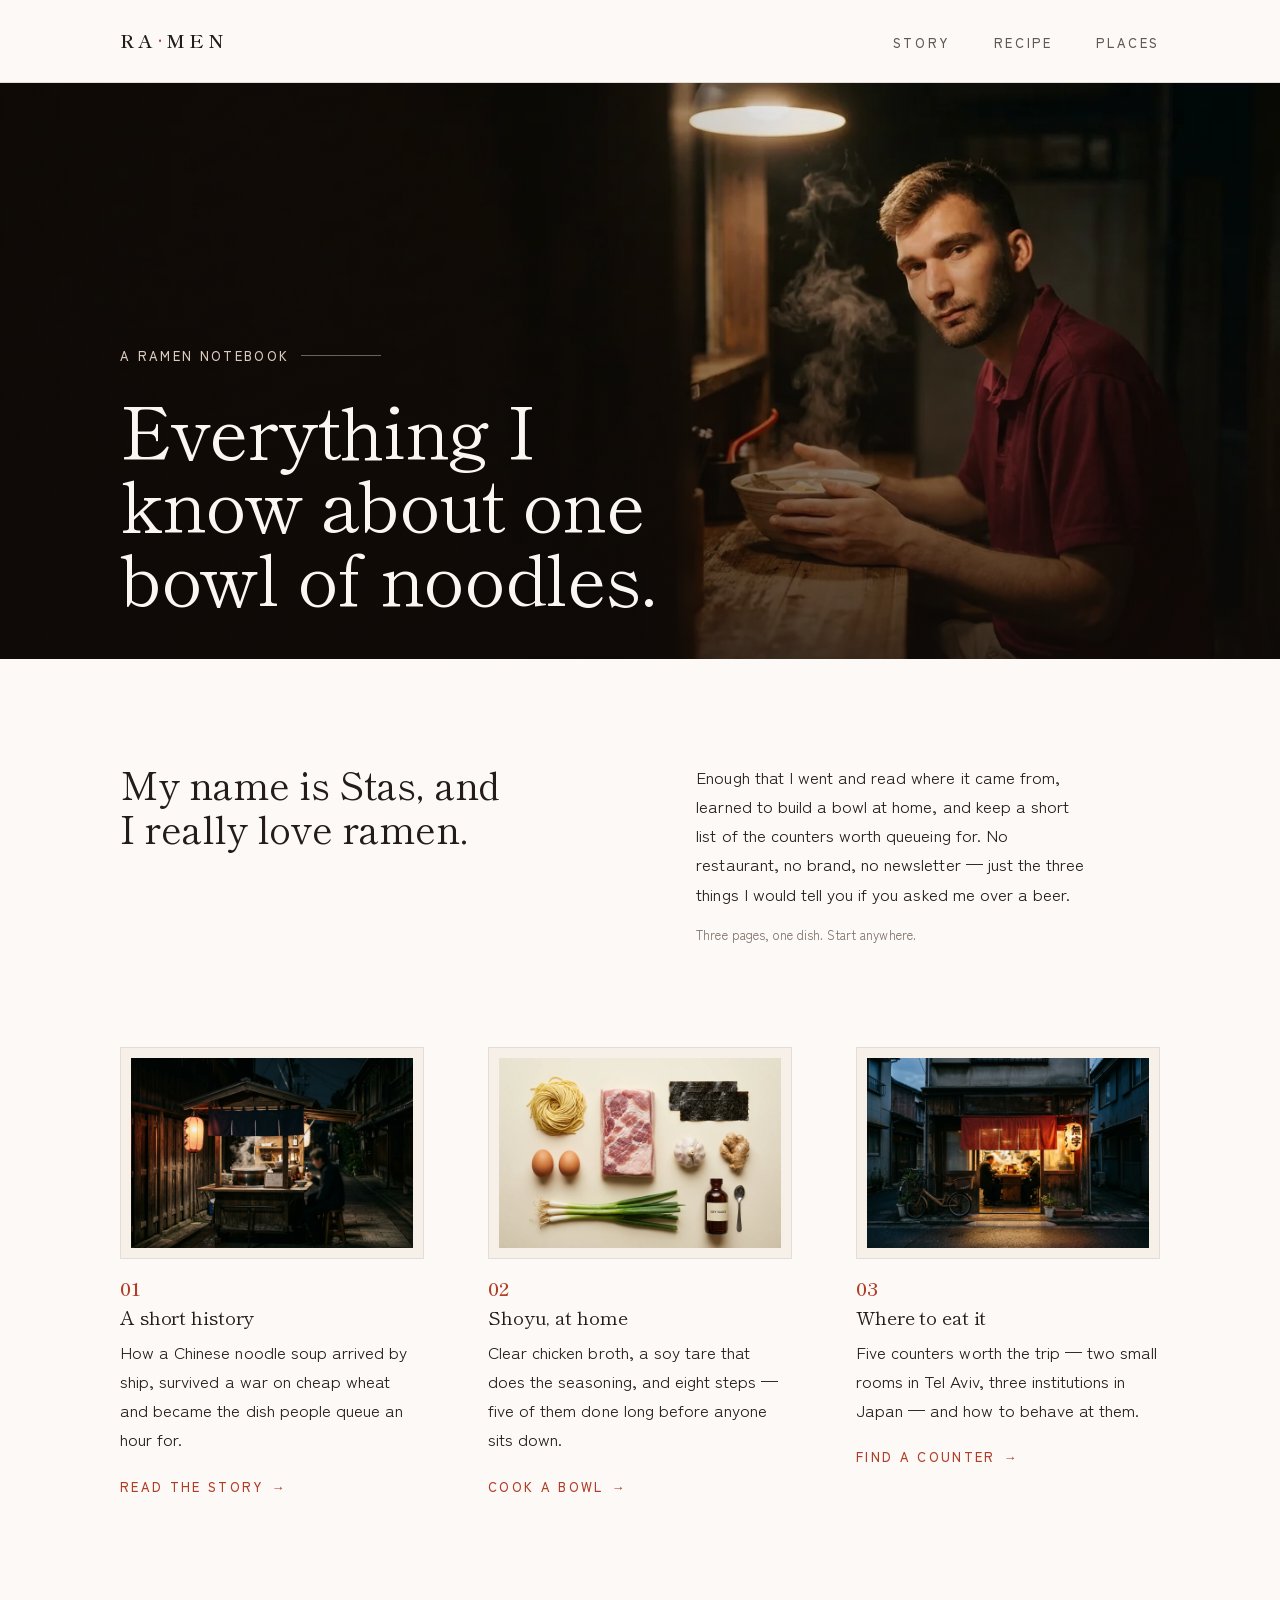
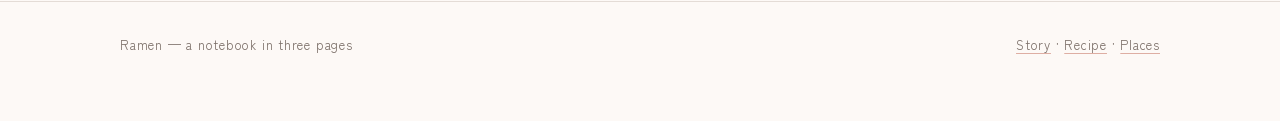
==== commit c67af744: "Put the supplied banner photograph on the home page The uploaded 1584 × 672 frame is in, converted t" ====
--- a/index.html
+++ b/index.html
@@ -31,7 +31,7 @@
   <section class="banner">
     <picture>
       <source srcset="images/08-banner.webp" type="image/webp">
-      <img src="images/08-banner.jpg" alt="A narrow alley of ramen shops at night, paper lanterns receding into the distance above wet asphalt." width="1264" height="848" fetchpriority="high">
+      <img src="images/08-banner.jpg" alt="Stas at a ramen counter after dark, holding a steaming bowl in both hands under a single warm lamp." width="1584" height="672" fetchpriority="high">
     </picture>
     <div class="wrap banner-text">
       <p class="eyebrow">A ramen notebook</p>
--- a/styles.css
+++ b/styles.css
@@ -632,7 +632,7 @@
   width: 100%;
   height: 100%;
   object-fit: cover;
-  object-position: center 58%;
+  object-position: right 45%;
 }
 
 /* a scrim, so the type holds against whatever photograph sits behind it */
@@ -641,11 +641,17 @@
   position: absolute;
   inset: 0;
   z-index: -1;
-  background: linear-gradient(to top,
-    oklch(0.15 0.012 45 / 0.9) 0%,
-    oklch(0.15 0.012 45 / 0.6) 40%,
-    oklch(0.15 0.012 45 / 0.15) 76%,
-    oklch(0.15 0.012 45 / 0.05) 100%);
+  background:
+    linear-gradient(to right,
+      oklch(0.15 0.012 45 / 0.62) 0%,
+      oklch(0.15 0.012 45 / 0.42) 34%,
+      oklch(0.15 0.012 45 / 0.08) 62%,
+      oklch(0.15 0.012 45 / 0) 100%),
+    linear-gradient(to top,
+      oklch(0.15 0.012 45 / 0.72) 0%,
+      oklch(0.15 0.012 45 / 0.42) 38%,
+      oklch(0.15 0.012 45 / 0.08) 74%,
+      oklch(0.15 0.012 45 / 0) 100%);
 }
 
 .banner-text {
@@ -658,9 +664,24 @@
 
 .banner h1 {
   margin-bottom: 0;
-  max-width: 26ch;
+  max-width: 18ch;
   color: oklch(0.975 0.008 70);
 }
+
+/* A light photograph needs the opposite treatment: pale scrim, dark type.
+   Both are fixed values, because the photograph does not change with the
+   colour scheme. Add class="banner is-light" to switch. */
+.banner.is-light::after {
+  background: linear-gradient(to top,
+    oklch(0.99 0.006 62 / 0.92) 0%,
+    oklch(0.99 0.006 62 / 0.62) 38%,
+    oklch(0.99 0.006 62 / 0.12) 78%,
+    oklch(0.99 0.006 62 / 0.04) 100%);
+}
+
+.banner.is-light h1 { color: oklch(0.22 0.012 48); }
+.banner.is-light .banner-text .eyebrow { color: oklch(0.45 0.016 50); }
+.banner.is-light .banner-text .eyebrow::after { background: oklch(0.45 0.016 50 / 0.4); }
 
 /* the banner runs to the page edges, so the column below it needs its own air */
 .banner + .wrap { padding-top: var(--section); }
@@ -756,6 +777,10 @@
 @media (max-width: 46rem) {
   .intro { grid-template-columns: 1fr; gap: var(--space-lg); }
   .intro .pull { max-width: none; }
+
+  /* the narrow box would crop to the portrait alone, losing the bowl */
+  .banner { min-height: 22rem; }
+  .banner img { object-position: 62% 42%; }
 }
 
 @media (prefers-reduced-motion: reduce) {
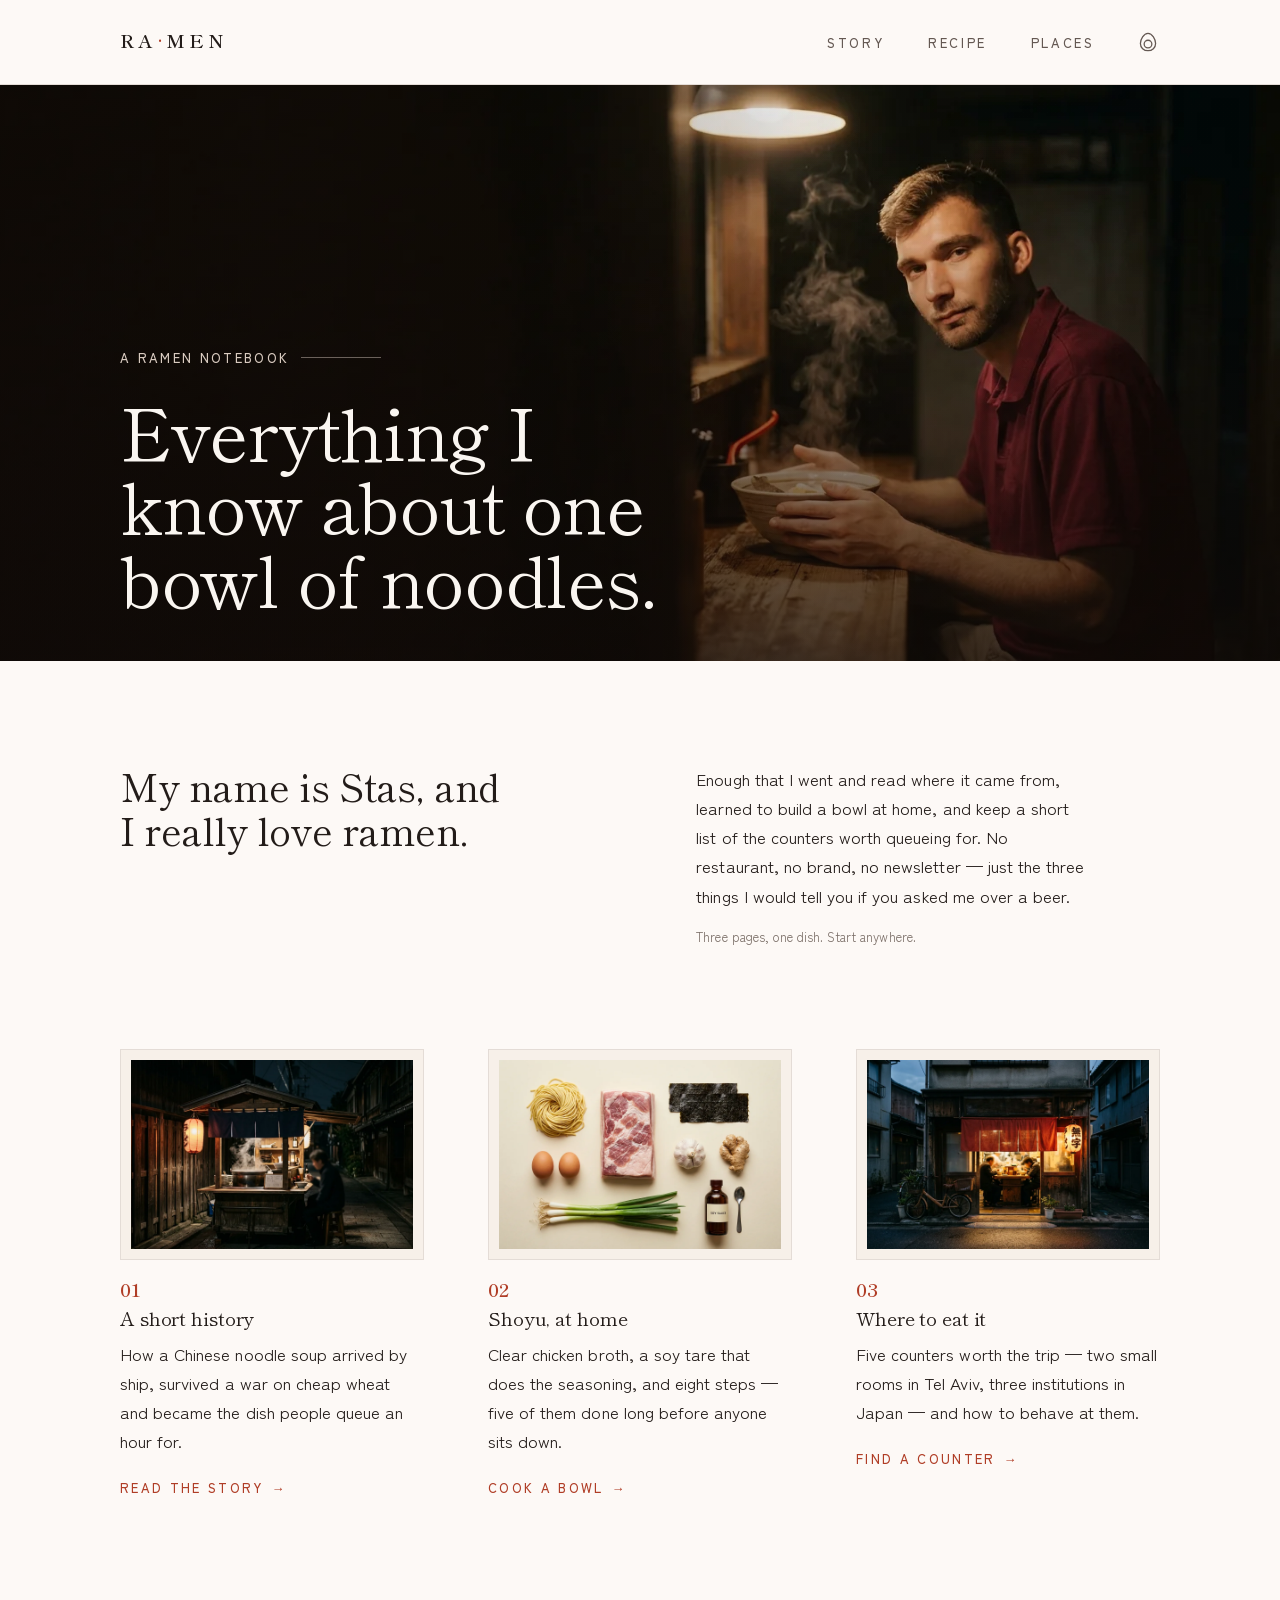
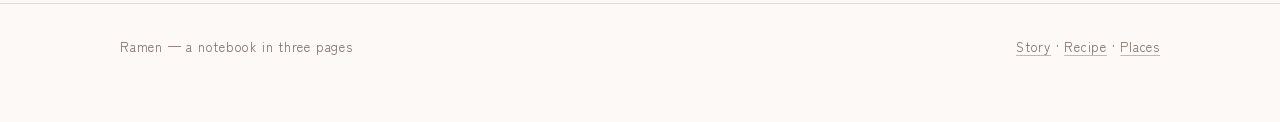
==== commit 01aacb1b: "Add a theme switch, drawn as an ajitama A button in the masthead on all four pages: an egg in line f" ====
--- a/index.html
+++ b/index.html
@@ -10,19 +10,28 @@
 <meta name="theme-color" content="#17110f" media="(prefers-color-scheme: dark)">
 <link rel="stylesheet" href="fonts.css">
 <link rel="stylesheet" href="styles.css">
+<script src="theme.js"></script>
 </head>
 <body>
 
 <header class="site-head">
   <div class="wrap">
     <a class="logo" href="index.html">Ra<span>·</span>men</a>
-    <nav aria-label="Main">
-      <ul>
-        <li><a href="story.html">Story</a></li>
-        <li><a href="recipe.html">Recipe</a></li>
-        <li><a href="places.html">Places</a></li>
-      </ul>
-    </nav>
+    <div class="head-end">
+      <nav aria-label="Main">
+        <ul>
+          <li><a href="story.html">Story</a></li>
+          <li><a href="recipe.html">Recipe</a></li>
+          <li><a href="places.html">Places</a></li>
+        </ul>
+      </nav>
+      <button class="theme-toggle" type="button" aria-label="Switch to dark theme" title="Switch to dark theme">
+        <svg viewBox="0 0 24 24" aria-hidden="true" focusable="false">
+          <path class="egg-white" d="M12 2.5c4.6 0 8.3 6.6 8.3 11.2 0 4.5-3.7 7.8-8.3 7.8s-8.3-3.3-8.3-7.8C3.7 9.1 7.4 2.5 12 2.5Z"/>
+          <circle class="egg-yolk" cx="12" cy="14.3" r="4.2"/>
+        </svg>
+      </button>
+    </div>
   </div>
 </header>
 
--- a/styles.css
+++ b/styles.css
@@ -22,6 +22,13 @@
 
   --hairline: color-mix(in oklab, var(--ink) 12%, transparent);
 
+  /* the switch is an ajitama: line only here, filled in the dark theme */
+  --egg-fill: none;
+  --egg-yolk-fill: none;
+  --egg-line: var(--ink-soft);
+  --egg-yolk-line: var(--ink-soft);
+  --egg-yolk-hover: var(--accent);
+
   /* ---- type -------------------------------------------------- */
   --display: "Shippori Mincho", "Iowan Old Style", Palatino, Georgia, serif;
   --text:    "Zen Kaku Gothic New", ui-sans-serif, -apple-system, "Segoe UI", Helvetica, sans-serif;
@@ -185,6 +192,61 @@
   transform: scaleX(1);
 }
 
+/* ---------- theme switch -------------------------------------- */
+
+.head-end {
+  display: flex;
+  align-items: center;
+  gap: clamp(1rem, 3vw, 2.25rem);
+}
+
+.theme-toggle {
+  display: grid;
+  place-items: center;
+  width: 2.25rem;
+  height: 2.25rem;
+  margin-right: -0.4rem;
+  padding: 0;
+  border: 0;
+  border-radius: 50%;
+  background: none;
+  cursor: pointer;
+  -webkit-tap-highlight-color: transparent;
+}
+
+.theme-toggle svg {
+  display: block;
+  width: 1.375rem;
+  height: 1.375rem;
+  transition: transform var(--slow) var(--ease-out);
+}
+
+.egg-white,
+.egg-yolk {
+  stroke-width: 1.4;
+  stroke-linejoin: round;
+  transition: fill var(--fast) ease, stroke var(--fast) ease;
+}
+
+.egg-white {
+  fill: var(--egg-fill);
+  stroke: var(--egg-line);
+}
+
+.egg-yolk {
+  fill: var(--egg-yolk-fill);
+  stroke: var(--egg-yolk-line);
+}
+
+/* hovering the outline egg fills the yolk — a look at what the click does */
+.theme-toggle:hover .egg-yolk,
+.theme-toggle:focus-visible .egg-yolk {
+  fill: var(--egg-yolk-hover);
+  stroke: var(--egg-yolk-hover);
+}
+
+.theme-toggle:hover svg { transform: scale(1.08); }
+.theme-toggle:active svg { transform: scale(0.96); }
 /* ---------- headings ----------------------------------------- */
 
 h1, h2, h3 {
@@ -787,6 +849,10 @@
   .card-art img,
   .card-go span,
   nav a::after { transition: none; }
+
+  .theme-toggle svg { transition: none; }
+  .theme-toggle:hover svg,
+  .theme-toggle:active svg { transform: none; }
 }
 
 /* ---------- page-load reveal --------------------------------- */
@@ -870,6 +936,11 @@
     --accent:      oklch(0.712 0.125 36);
     --accent-deep: oklch(0.790 0.110 40);
     --hairline: color-mix(in oklab, var(--ink) 18%, transparent);
+    --egg-fill: oklch(0.94 0.018 85);
+    --egg-yolk-fill: oklch(0.78 0.155 68);
+    --egg-line: oklch(0.94 0.018 85);
+    --egg-yolk-line: oklch(0.60 0.14 56);
+    --egg-yolk-hover: oklch(0.85 0.16 72);
     color-scheme: dark;
   }
 
@@ -889,6 +960,11 @@
   --accent:      oklch(0.712 0.125 36);
   --accent-deep: oklch(0.790 0.110 40);
   --hairline: color-mix(in oklab, var(--ink) 18%, transparent);
+  --egg-fill: oklch(0.94 0.018 85);
+  --egg-yolk-fill: oklch(0.78 0.155 68);
+  --egg-line: oklch(0.94 0.018 85);
+  --egg-yolk-line: oklch(0.60 0.14 56);
+  --egg-yolk-hover: oklch(0.85 0.16 72);
   color-scheme: dark;
 }
 
@@ -896,6 +972,7 @@
 
 @media print {
   :root { --paper: #fff; --ink: #000; }
+  .theme-toggle { display: none; }
   * { animation: none !important; opacity: 1 !important; transform: none !important; }
   .site-head nav, .site-foot { display: none; }
   body { background: #fff; color: #000; }
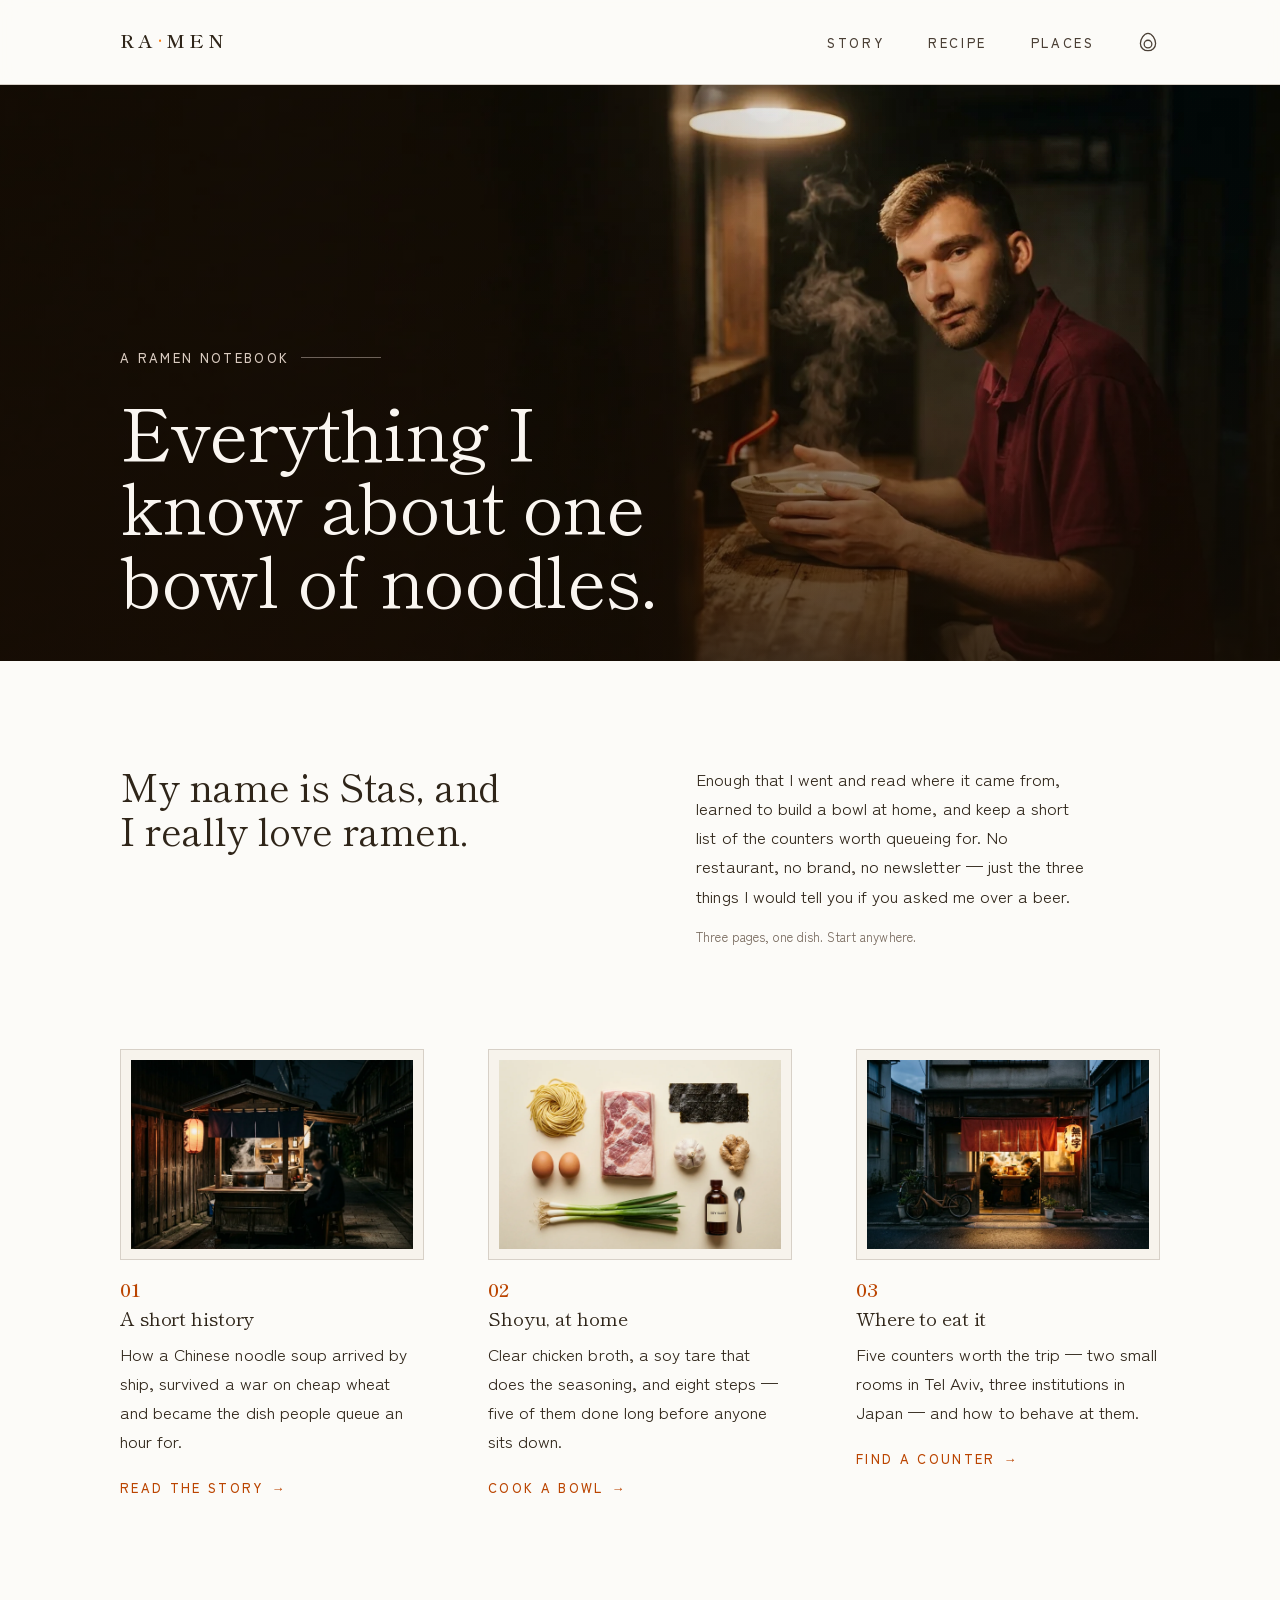
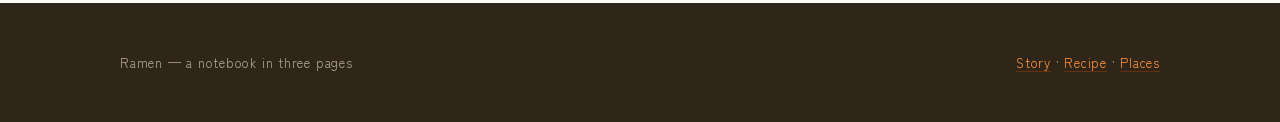
==== commit 37071793: "Repaint both themes on the supplied four-colour palette #2f2519, #4a3f35, #fa7d09, #ff4301.  The dar" ====
--- a/index.html
+++ b/index.html
@@ -6,8 +6,8 @@
 <title>Ramen — A Ramen Notebook</title>
 <meta name="description" content="Stas's ramen notebook: where the bowl came from, how to build one at home, and the counters worth queueing for.">
 <link rel="icon" href="images/bowl-top.svg" type="image/svg+xml">
-<meta name="theme-color" content="#fdf9f6" media="(prefers-color-scheme: light)">
-<meta name="theme-color" content="#17110f" media="(prefers-color-scheme: dark)">
+<meta name="theme-color" content="#fcfbf8" media="(prefers-color-scheme: light)">
+<meta name="theme-color" content="#2f2519" media="(prefers-color-scheme: dark)">
 <link rel="stylesheet" href="fonts.css">
 <link rel="stylesheet" href="styles.css">
 <script src="theme.js"></script>
--- a/styles.css
+++ b/styles.css
@@ -8,26 +8,40 @@
    =========================================================== */
 
 :root {
-  /* ---- colour ------------------------------------------------ */
-  --paper:       oklch(0.985 0.006 62);
-  --paper-warm:  oklch(0.958 0.012 62);
-  --paper-deep:  oklch(0.936 0.016 60);
-  --ink:         oklch(0.235 0.012 48);
-  --ink-soft:    oklch(0.470 0.018 50);
-  --ink-faint:   oklch(0.550 0.018 52);
-  --rule:        oklch(0.900 0.012 58);
-  --rule-strong: oklch(0.840 0.014 58);
-  --accent:      oklch(0.520 0.155 33);
-  --accent-deep: oklch(0.430 0.140 32);
-
-  --hairline: color-mix(in oklab, var(--ink) 12%, transparent);
+  /* ---- colour ------------------------------------------------
+     Four colours carry the site: #2f2519, #4a3f35, #fa7d09, #ff4301.
+     The dark theme is those four almost literally — the two browns as
+     ground and surface, the two oranges as accent and ornament. The
+     light theme borrows the browns for its ink, which is what gives it
+     more contrast than a grey would, and keeps the oranges for accents.
+     ------------------------------------------------------------ */
+  --paper:       oklch(0.988 0.004 80);
+  --paper-warm:  oklch(0.965 0.010 78);
+  --paper-deep:  oklch(0.945 0.014 76);
+  --ink:         oklch(0.272 0.026 71);   /* #2f2519 */
+  --ink-soft:    oklch(0.376 0.022 64);   /* #4a3f35 */
+  --ink-faint:   oklch(0.520 0.026 62);
+  --rule:        oklch(0.860 0.014 74);
+  --rule-strong: oklch(0.760 0.018 70);
+  --accent:      oklch(0.545 0.170 45);
+  --accent-deep: oklch(0.470 0.155 42);
+  --accent-bright: oklch(0.721 0.182 52); /* #fa7d09 — marks and fills, never type */
+
+  /* the light theme ends on the dark brown rather than trailing off */
+  --foot-bg:    oklch(0.272 0.026 71);
+  --foot-ink:   oklch(0.930 0.014 80);
+  --foot-faint: oklch(0.720 0.022 70);
+  --foot-link:  oklch(0.760 0.160 56);
+  --foot-rule:  transparent;
+
+  --hairline: color-mix(in oklab, var(--ink) 14%, transparent);
 
   /* the switch is an ajitama: line only here, filled in the dark theme */
   --egg-fill: none;
   --egg-yolk-fill: none;
   --egg-line: var(--ink-soft);
   --egg-yolk-line: var(--ink-soft);
-  --egg-yolk-hover: var(--accent);
+  --egg-yolk-hover: var(--accent-bright);
 
   /* ---- type -------------------------------------------------- */
   --display: "Shippori Mincho", "Iowan Old Style", Palatino, Georgia, serif;
@@ -146,7 +160,7 @@
   color: var(--ink);
 }
 
-.logo span { color: var(--accent); }
+.logo span { color: var(--accent-bright); }
 
 nav ul {
   display: flex;
@@ -448,7 +462,7 @@
   width: 7px;
   height: 7px;
   border-radius: 50%;
-  background: var(--accent);
+  background: var(--accent-bright);
   box-shadow: 0 0 0 3px var(--paper);
 }
 
@@ -656,9 +670,10 @@
 /* ---------- footer ------------------------------------------- */
 
 .site-foot {
-  border-top: 1px solid var(--rule);
-  padding-block: var(--space-xl) var(--space-3xl);
-  color: var(--ink-faint);
+  border-top: 1px solid var(--foot-rule);
+  background: var(--foot-bg);
+  padding-block: var(--space-2xl);
+  color: var(--foot-faint);
   font-size: var(--text-sm);
   letter-spacing: 0.06em;
 }
@@ -670,8 +685,8 @@
   gap: var(--space-xs) var(--space-xl);
 }
 
-.site-foot a { color: var(--ink-faint); }
-.site-foot a:hover { color: var(--ink); }
+.site-foot a { color: var(--foot-link); }
+.site-foot a:hover { color: var(--foot-ink); }
 
 /* ---------- home: banner ------------------------------------- */
 
@@ -705,15 +720,15 @@
   z-index: -1;
   background:
     linear-gradient(to right,
-      oklch(0.15 0.012 45 / 0.62) 0%,
-      oklch(0.15 0.012 45 / 0.42) 34%,
-      oklch(0.15 0.012 45 / 0.08) 62%,
-      oklch(0.15 0.012 45 / 0) 100%),
+      oklch(0.17 0.026 66 / 0.62) 0%,
+      oklch(0.17 0.026 66 / 0.42) 34%,
+      oklch(0.17 0.026 66 / 0.08) 62%,
+      oklch(0.17 0.026 66 / 0) 100%),
     linear-gradient(to top,
-      oklch(0.15 0.012 45 / 0.72) 0%,
-      oklch(0.15 0.012 45 / 0.42) 38%,
-      oklch(0.15 0.012 45 / 0.08) 74%,
-      oklch(0.15 0.012 45 / 0) 100%);
+      oklch(0.17 0.026 66 / 0.72) 0%,
+      oklch(0.17 0.026 66 / 0.42) 38%,
+      oklch(0.17 0.026 66 / 0.08) 74%,
+      oklch(0.17 0.026 66 / 0) 100%);
 }
 
 .banner-text {
@@ -735,10 +750,10 @@
    colour scheme. Add class="banner is-light" to switch. */
 .banner.is-light::after {
   background: linear-gradient(to top,
-    oklch(0.99 0.006 62 / 0.92) 0%,
-    oklch(0.99 0.006 62 / 0.62) 38%,
-    oklch(0.99 0.006 62 / 0.12) 78%,
-    oklch(0.99 0.006 62 / 0.04) 100%);
+    oklch(0.99 0.004 80 / 0.92) 0%,
+    oklch(0.99 0.004 80 / 0.62) 38%,
+    oklch(0.99 0.004 80 / 0.12) 78%,
+    oklch(0.99 0.004 80 / 0.04) 100%);
 }
 
 .banner.is-light h1 { color: oklch(0.22 0.012 48); }
@@ -925,22 +940,28 @@
 
 @media (prefers-color-scheme: dark) {
   :root:not([data-theme="light"]) {
-    --paper:       oklch(0.185 0.010 48);
-    --paper-warm:  oklch(0.228 0.012 48);
-    --paper-deep:  oklch(0.262 0.013 48);
-    --ink:         oklch(0.945 0.008 70);
-    --ink-soft:    oklch(0.780 0.013 64);
-    --ink-faint:   oklch(0.618 0.016 58);
-    --rule:        oklch(0.312 0.013 50);
-    --rule-strong: oklch(0.392 0.014 50);
-    --accent:      oklch(0.712 0.125 36);
-    --accent-deep: oklch(0.790 0.110 40);
+    --paper:       oklch(0.272 0.026 71);   /* #2f2519 */
+    --paper-warm:  oklch(0.376 0.022 64);   /* #4a3f35 */
+    --paper-deep:  oklch(0.440 0.022 62);
+    --ink:         oklch(0.955 0.012 78);
+    --ink-soft:    oklch(0.800 0.018 70);
+    --ink-faint:   oklch(0.645 0.024 66);
+    --rule:        oklch(0.400 0.022 64);
+    --rule-strong: oklch(0.500 0.024 62);
+    --accent:      oklch(0.721 0.182 52);   /* #fa7d09 */
+    --accent-deep: oklch(0.800 0.135 58);
+    --accent-bright: oklch(0.658 0.231 35); /* #ff4301 — ornament */
+    --foot-bg:    transparent;
+    --foot-ink:   var(--ink);
+    --foot-faint: var(--ink-faint);
+    --foot-link:  var(--ink-faint);
+    --foot-rule:  var(--rule);
     --hairline: color-mix(in oklab, var(--ink) 18%, transparent);
-    --egg-fill: oklch(0.94 0.018 85);
-    --egg-yolk-fill: oklch(0.78 0.155 68);
-    --egg-line: oklch(0.94 0.018 85);
-    --egg-yolk-line: oklch(0.60 0.14 56);
-    --egg-yolk-hover: oklch(0.85 0.16 72);
+    --egg-fill: oklch(0.945 0.016 82);
+    --egg-yolk-fill: var(--accent);
+    --egg-line: oklch(0.945 0.016 82);
+    --egg-yolk-line: var(--accent-bright);
+    --egg-yolk-hover: oklch(0.820 0.190 45);
     color-scheme: dark;
   }
 
@@ -949,22 +970,28 @@
 }
 
 :root[data-theme="dark"] {
-  --paper:       oklch(0.185 0.010 48);
-  --paper-warm:  oklch(0.228 0.012 48);
-  --paper-deep:  oklch(0.262 0.013 48);
-  --ink:         oklch(0.945 0.008 70);
-  --ink-soft:    oklch(0.780 0.013 64);
-  --ink-faint:   oklch(0.618 0.016 58);
-  --rule:        oklch(0.312 0.013 50);
-  --rule-strong: oklch(0.392 0.014 50);
-  --accent:      oklch(0.712 0.125 36);
-  --accent-deep: oklch(0.790 0.110 40);
+  --paper:       oklch(0.272 0.026 71);   /* #2f2519 */
+  --paper-warm:  oklch(0.376 0.022 64);   /* #4a3f35 */
+  --paper-deep:  oklch(0.440 0.022 62);
+  --ink:         oklch(0.955 0.012 78);
+  --ink-soft:    oklch(0.800 0.018 70);
+  --ink-faint:   oklch(0.645 0.024 66);
+  --rule:        oklch(0.400 0.022 64);
+  --rule-strong: oklch(0.500 0.024 62);
+  --accent:      oklch(0.721 0.182 52);   /* #fa7d09 */
+  --accent-deep: oklch(0.800 0.135 58);
+  --accent-bright: oklch(0.658 0.231 35); /* #ff4301 — ornament */
+  --foot-bg:    transparent;
+  --foot-ink:   var(--ink);
+  --foot-faint: var(--ink-faint);
+  --foot-link:  var(--ink-faint);
+  --foot-rule:  var(--rule);
   --hairline: color-mix(in oklab, var(--ink) 18%, transparent);
-  --egg-fill: oklch(0.94 0.018 85);
-  --egg-yolk-fill: oklch(0.78 0.155 68);
-  --egg-line: oklch(0.94 0.018 85);
-  --egg-yolk-line: oklch(0.60 0.14 56);
-  --egg-yolk-hover: oklch(0.85 0.16 72);
+  --egg-fill: oklch(0.945 0.016 82);
+  --egg-yolk-fill: var(--accent);
+  --egg-line: oklch(0.945 0.016 82);
+  --egg-yolk-line: var(--accent-bright);
+  --egg-yolk-hover: oklch(0.820 0.190 45);
   color-scheme: dark;
 }
 
